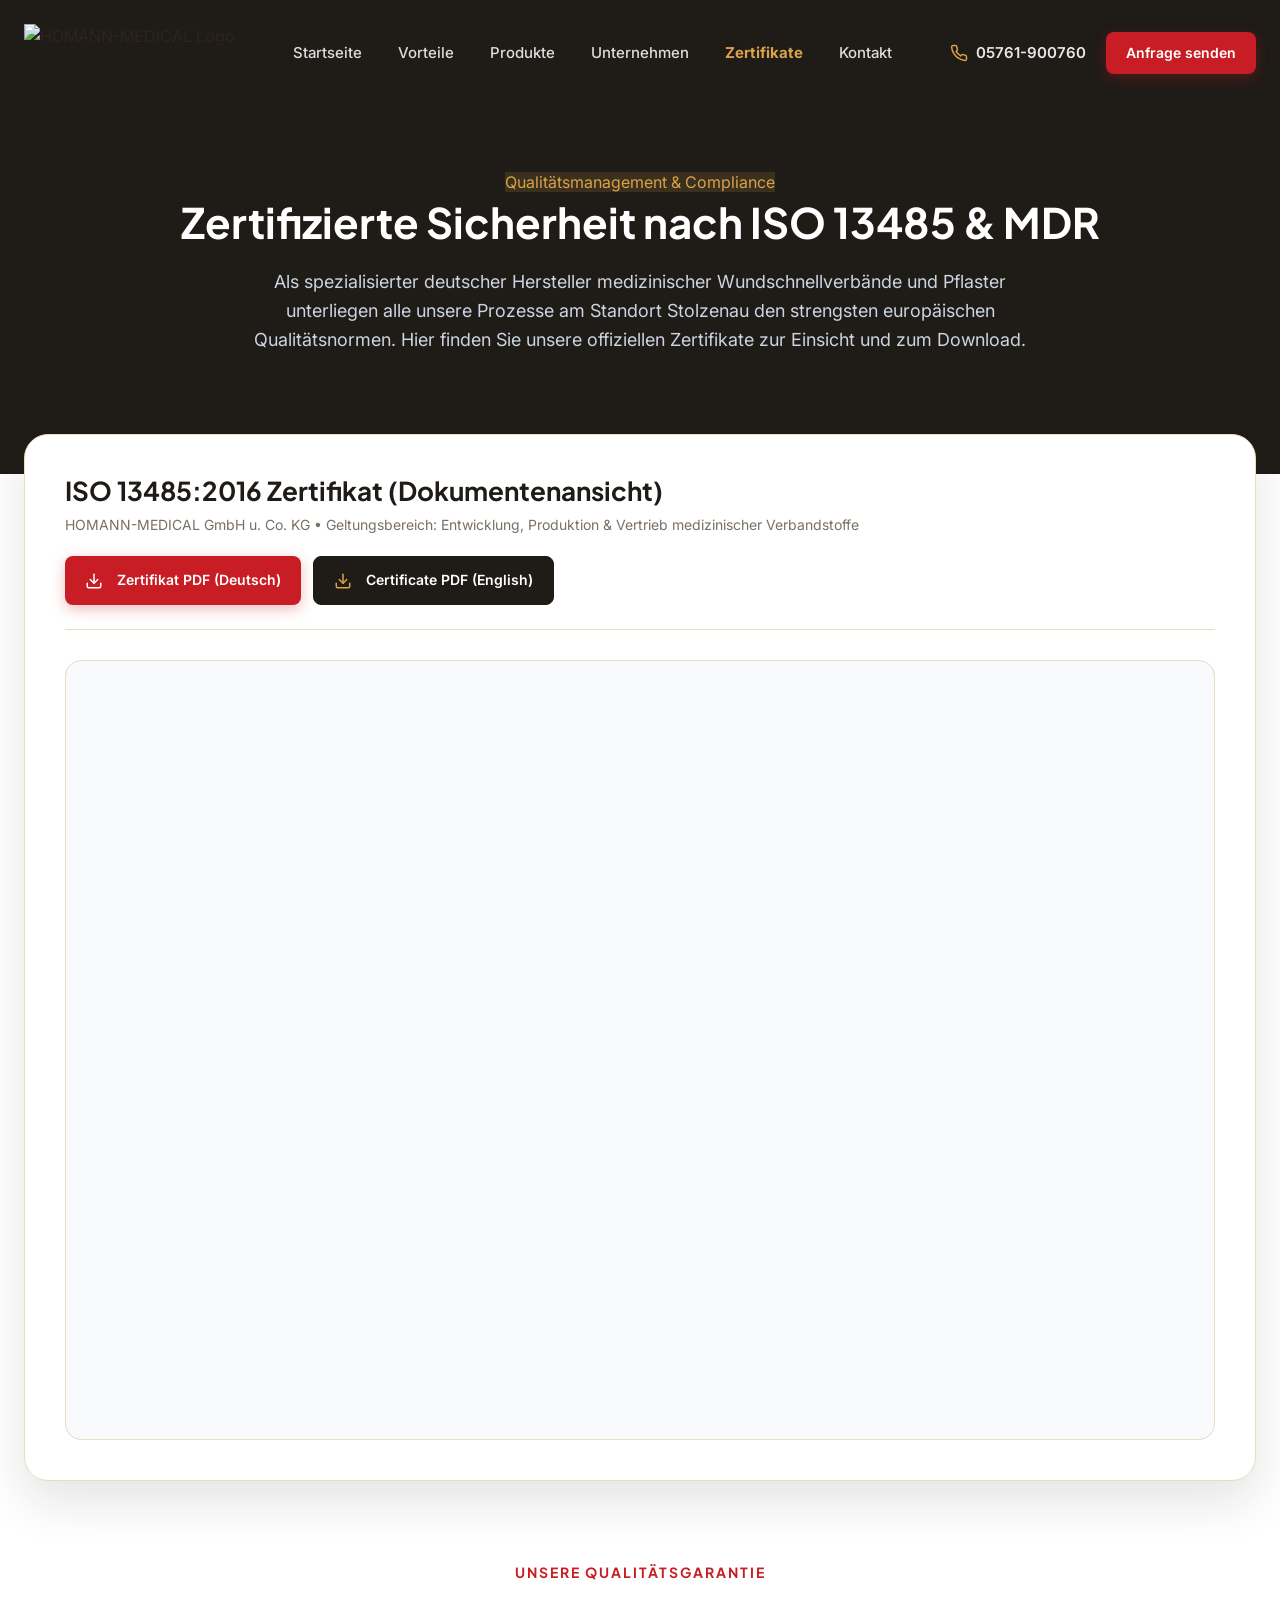
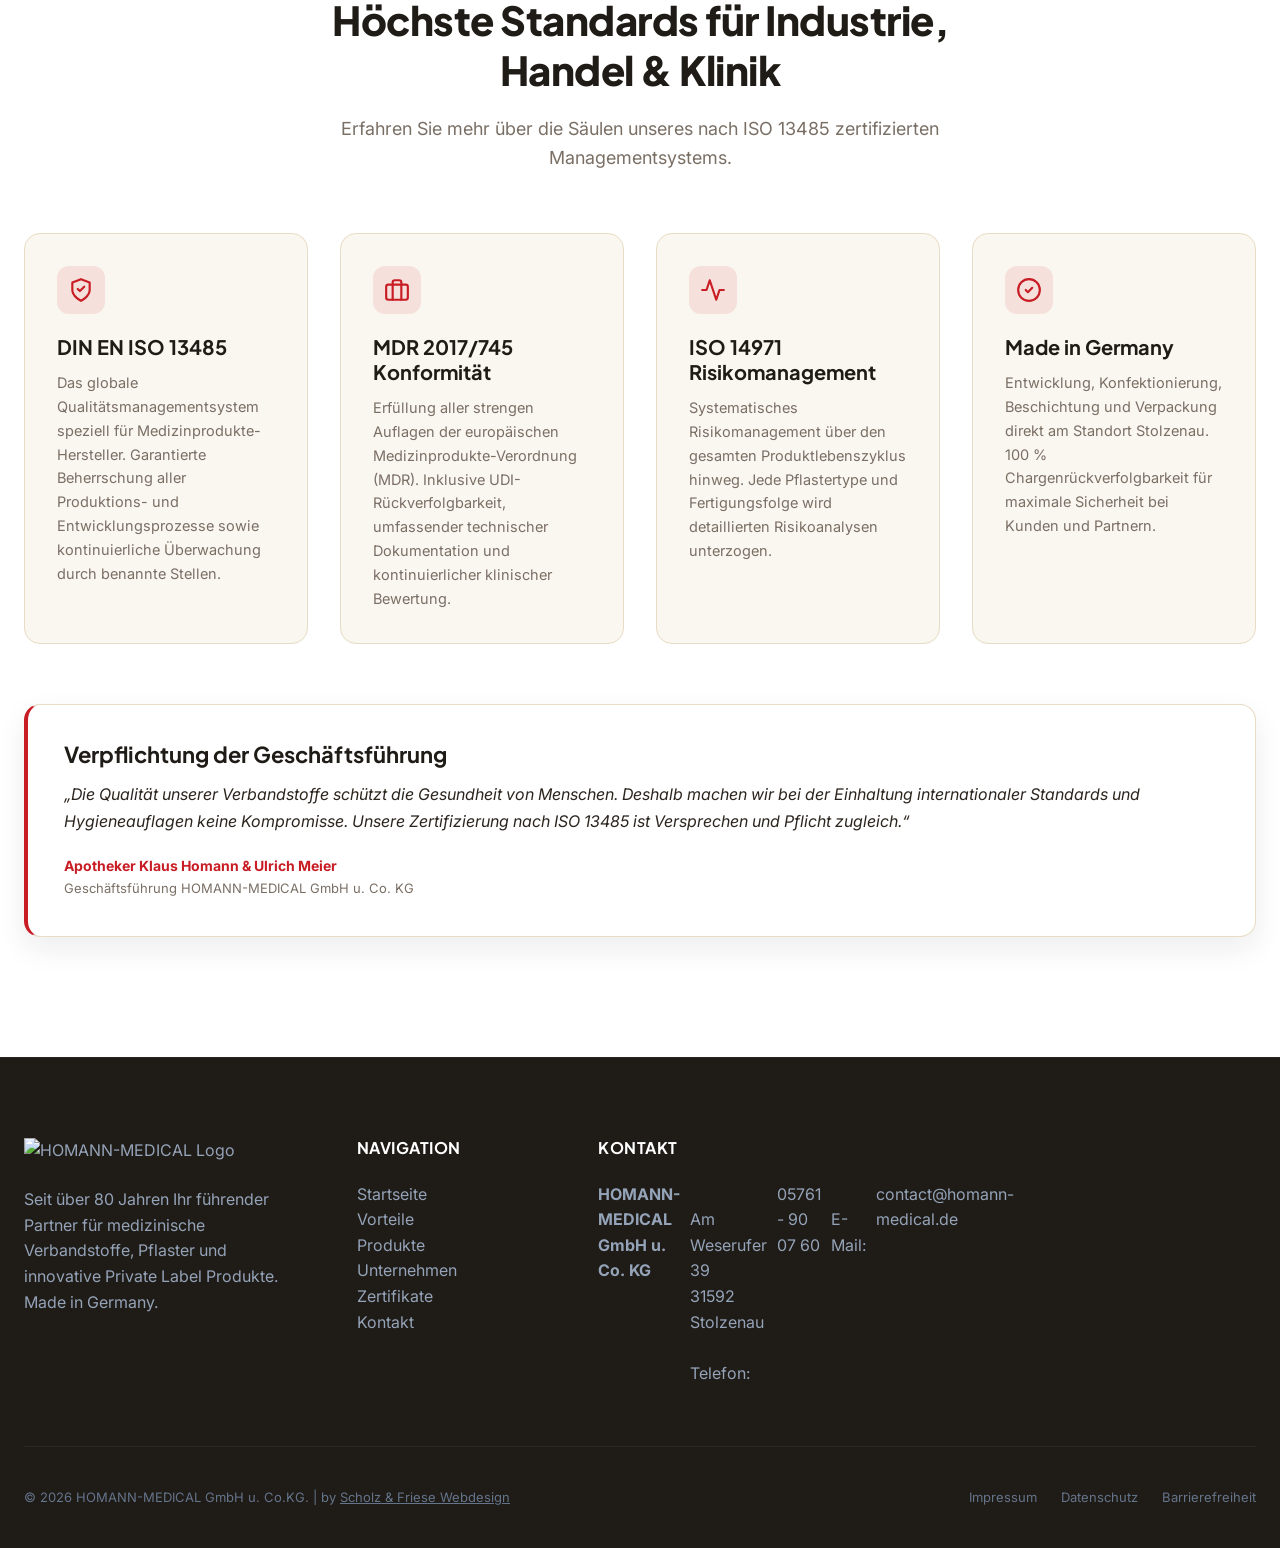
==== zertifikate.html @ 33e4b2ca "feat: add subpage zertifikate.html with visual PDF viewer, larger header logo, brighter hero backgro" ====
<!DOCTYPE html>
<html lang="de">
<head>
  <meta charset="UTF-8">
  <meta name="viewport" content="width=device-width, initial-scale=1.0">
  
  <!-- SEO Meta Tags -->
  <title>Zertifikate &amp; Sicherheit | Homann-Medical ISO 13485 &amp; MDR</title>
  <meta name="description" content="Offizielle Zertifikate &amp; Qualitätsstandards von HOMANN-MEDICAL. ISO 13485 Zertifikat und MDR 2017/745 Konformität im Überblick mit direkter Ansicht und PDF-Download (DE &amp; EN).">
  <meta name="robots" content="index, follow">
  <link rel="canonical" href="https://homann-medical.de/zertifikate.html">
  
  <!-- Open Graph / Facebook -->
  <meta property="og:type" content="website">
  <meta property="og:url" content="https://homann-medical.de/zertifikate.html">
  <meta property="og:title" content="Zertifikate &amp; Sicherheit | Homann-Medical">
  <meta property="og:description" content="Offizielle Zertifikate &amp; Qualitätsstandards von HOMANN-MEDICAL. ISO 13485 &amp; MDR 2017/745 im Überblick.">
  <meta property="og:image" content="https://pub-b33108412309406a9a941ddc51e9a5b9.r2.dev/Homan-madical/logo%20(1)_ergebnis.webp">

  <!-- Favicon -->
  <link rel="shortcut icon" href="https://pub-b33108412309406a9a941ddc51e9a5b9.r2.dev/Homan-madical/favicon.ico" type="image/x-icon">
  <link rel="icon" href="https://pub-b33108412309406a9a941ddc51e9a5b9.r2.dev/Homan-madical/favicon-32x32.png" sizes="32x32" type="image/png">
  <link rel="icon" href="https://pub-b33108412309406a9a941ddc51e9a5b9.r2.dev/Homan-madical/favicon-48x48.png" sizes="48x48" type="image/png">
  <link rel="icon" href="https://pub-b33108412309406a9a941ddc51e9a5b9.r2.dev/Homan-madical/favicon-96x96.png" sizes="96x96" type="image/png">
  <link rel="icon" href="https://pub-b33108412309406a9a941ddc51e9a5b9.r2.dev/Homan-madical/favicon-144x144.png" sizes="144x144" type="image/png">
  <link rel="apple-touch-icon" href="https://pub-b33108412309406a9a941ddc51e9a5b9.r2.dev/Homan-madical/apple-touch-icon.png">
  
  <link rel="stylesheet" href="styles.css">
  <!-- Tracking, SEO & Cookie Banner -->
  <script src="https://autumn-flower-76fa.friese-scholz.workers.dev/embed.js" data-tenant-id="homann-medical-07d6908f" defer></script>
  <!-- Cloudflare Turnstile -->
  <script src="https://challenges.cloudflare.com/turnstile/v0/api.js" async defer></script>
  
  <style>
    .cert-hero {
      background-color: var(--color-primary-dark);
      color: var(--color-bg-white);
      padding-top: 170px;
      padding-bottom: 90px;
      text-align: center;
      position: relative;
    }
    .cert-hero h1 {
      color: var(--color-bg-white);
      font-size: 42px;
      margin-bottom: 20px;
    }
    .cert-hero p {
      color: #CBD5E1;
      max-width: 780px;
      margin: 0 auto 30px;
      font-size: 18px;
      line-height: 1.6;
    }
    .cert-viewer-container {
      margin-top: -40px;
      position: relative;
      z-index: 10;
    }
    .cert-viewer-card {
      background: var(--color-bg-white);
      border-radius: var(--radius-lg);
      padding: 40px;
      box-shadow: var(--shadow-lg);
      border: 1px solid var(--color-border);
    }
    .cert-viewer-header {
      display: flex;
      flex-wrap: wrap;
      justify-content: space-between;
      align-items: center;
      gap: 20px;
      margin-bottom: 30px;
      padding-bottom: 24px;
      border-bottom: 1px solid var(--color-border);
    }
    .cert-viewer-title h2 {
      font-size: 26px;
      margin-bottom: 6px;
    }
    .cert-viewer-title p {
      color: var(--color-text-muted);
      font-size: 14px;
    }
    .cert-actions {
      display: flex;
      flex-wrap: wrap;
      gap: 12px;
    }
    .cert-iframe-wrapper {
      width: 100%;
      height: 780px;
      border-radius: var(--radius-md);
      overflow: hidden;
      border: 1px solid var(--color-border);
      background-color: #f8fafc;
    }
    .cert-iframe-wrapper iframe {
      width: 100%;
      height: 100%;
      border: none;
    }
    .details-grid {
      display: grid;
      grid-template-columns: repeat(auto-fit, minmax(280px, 1fr));
      gap: 32px;
      margin-top: 60px;
    }
    .detail-card {
      background: var(--color-bg-soft);
      padding: 32px;
      border-radius: var(--radius-md);
      border: 1px solid var(--color-border);
    }
    .detail-card-icon {
      width: 48px;
      height: 48px;
      border-radius: 12px;
      background: rgba(200, 29, 37, 0.1);
      color: var(--color-accent-blue);
      display: flex;
      align-items: center;
      justify-content: center;
      margin-bottom: 20px;
    }
    .detail-card h3 {
      font-size: 20px;
      margin-bottom: 12px;
    }
    .detail-card p {
      font-size: 14.5px;
      color: var(--color-text-muted);
      line-height: 1.65;
    }
    @media (max-width: 768px) {
      .cert-hero {
        padding-top: 130px;
        padding-bottom: 70px;
      }
      .cert-hero h1 {
        font-size: 28px;
      }
      .cert-hero p {
        font-size: 15px;
      }
      .cert-viewer-card {
        padding: 20px;
      }
      .cert-iframe-wrapper {
        height: 520px;
      }
      .cert-actions {
        width: 100%;
        flex-direction: column;
      }
      .cert-actions .btn {
        width: 100%;
        justify-content: center;
      }
    }
  </style>
</head>
<body>

  <!-- Sticky Header -->
  <header class="header" id="header">
    <div class="container header-container">
      <a href="index.html" class="logo-link">
        <img src="https://pub-b33108412309406a9a941ddc51e9a5b9.r2.dev/Homan-madical/logo%20(1)_ergebnis.webp" alt="HOMANN-MEDICAL Logo" class="logo-img">
      </a>
      
      <nav class="nav">
        <div class="nav-mobile-header">
          <img src="https://pub-b33108412309406a9a941ddc51e9a5b9.r2.dev/Homan-madical/logo%20(1)_ergebnis.webp" alt="HOMANN-MEDICAL Logo" class="nav-mobile-logo">
          <button class="nav-mobile-close" id="nav-mobile-close" aria-label="Menü schließen">
            <svg fill="none" stroke="currentColor" stroke-linecap="round" stroke-linejoin="round" stroke-width="2" viewBox="0 0 24 24" width="24" height="24">
              <line x1="18" y1="6" x2="6" y2="18"/>
              <line x1="6" y1="6" x2="18" y2="18"/>
            </svg>
          </button>
        </div>
        <ul class="nav-list">
          <li><a href="index.html#hero" class="nav-link">Startseite</a></li>
          <li><a href="index.html#strengths" class="nav-link">Vorteile</a></li>
          <li><a href="index.html#products" class="nav-link">Produkte</a></li>
          <li><a href="index.html#company" class="nav-link">Unternehmen</a></li>
          <li><a href="zertifikate.html" class="nav-link" style="color: var(--color-accent-teal) !important; font-weight: 700;">Zertifikate</a></li>
          <li><a href="index.html#contact" class="nav-link">Kontakt</a></li>
        </ul>
        <div class="nav-mobile-footer">
          <a href="tel:05761900760" class="nav-mobile-phone">
            <svg fill="none" stroke="currentColor" stroke-linecap="round" stroke-linejoin="round" stroke-width="2" viewBox="0 0 24 24" width="16" height="16">
              <path d="M22 16.92v3a2 2 0 0 1-2.18 2 19.79 19.79 0 0 1-8.63-3.07 19.5 19.5 0 0 1-6-6 19.79 19.79 0 0 1-3.07-8.67A2 2 0 0 1 4.11 2h3a2 2 0 0 1 2 1.72 12.84 12.84 0 0 0 .7 2.81 2 2 0 0 1-.45 2.11L8.09 9.91a16 16 0 0 0 6 6l1.27-1.27a2 2 0 0 1 2.11-.45 12.84 12.84 0 0 0 2.81.7A2 2 0 0 1 22 16.92z"/>
            </svg>
            05761 / 90 07 60
          </a>
          <p class="nav-mobile-copyright">© 2026 Homann-Medical</p>
        </div>
      </nav>
      <div class="nav-overlay" id="nav-overlay"></div>
      
      <div class="header-cta">
        <a href="tel:05761900760" class="phone-link">
          <svg fill="none" stroke="currentColor" stroke-linecap="round" stroke-linejoin="round" stroke-width="2" viewBox="0 0 24 24" width="24" height="24">
            <path d="M22 16.92v3a2 2 0 0 1-2.18 2 19.79 19.79 0 0 1-8.63-3.07 19.5 19.5 0 0 1-6-6 19.79 19.79 0 0 1-3.07-8.67A2 2 0 0 1 4.11 2h3a2 2 0 0 1 2 1.72 12.84 12.84 0 0 0 .7 2.81 2 2 0 0 1-.45 2.11L8.09 9.91a16 16 0 0 0 6 6l1.27-1.27a2 2 0 0 1 2.11-.45 12.84 12.84 0 0 0 2.81.7A2 2 0 0 1 22 16.92z"/>
          </svg>
          05761-900760
        </a>
        <a href="index.html#contact" class="btn btn-primary" style="padding: 10px 20px; font-size: 14px; border-radius: 8px;">Anfrage senden</a>
      </div>
      
      <button class="nav-toggle" id="nav-toggle" aria-label="Menü öffnen">
        <span></span>
        <span></span>
        <span></span>
      </button>
    </div>
  </header>

  <!-- Hero Banner -->
  <section class="cert-hero">
    <div class="container">
      <span class="eyebrow" style="background: rgba(217, 162, 74, 0.15); color: var(--color-accent-teal);">Qualitätsmanagement &amp; Compliance</span>
      <h1>Zertifizierte Sicherheit nach ISO 13485 &amp; MDR</h1>
      <p>Als spezialisierter deutscher Hersteller medizinischer Wundschnellverbände und Pflaster unterliegen alle unsere Prozesse am Standort Stolzenau den strengsten europäischen Qualitätsnormen. Hier finden Sie unsere offiziellen Zertifikate zur Einsicht und zum Download.</p>
    </div>
  </section>

  <!-- Interactive Viewer Section -->
  <section class="section" style="padding-top: 0;">
    <div class="container cert-viewer-container">
      <div class="cert-viewer-card reveal">
        
        <div class="cert-viewer-header">
          <div class="cert-viewer-title">
            <h2>ISO 13485:2016 Zertifikat (Dokumentenansicht)</h2>
            <p>HOMANN-MEDICAL GmbH u. Co. KG • Geltungsbereich: Entwicklung, Produktion &amp; Vertrieb medizinischer Verbandstoffe</p>
          </div>
          
          <div class="cert-actions">
            <!-- DE Download -->
            <a href="https://pub-b33108412309406a9a941ddc51e9a5b9.r2.dev/Homan-madical/Zertifikate/Q6%20035925%200018%20Rev.%2003_DE_HOMANN-MEDICAL%20GmbH%20u.%20Co.%20KG.pdf" target="_blank" class="btn btn-primary" style="font-size: 14px; padding: 12px 20px; border-radius: 8px;">
              <svg viewBox="0 0 24 24" width="18" height="18" fill="none" stroke="currentColor" stroke-width="2" stroke-linecap="round" stroke-linejoin="round" style="margin-right: 6px;">
                <path d="M21 15v4a2 2 0 0 1-2 2H5a2 2 0 0 1-2-2v-4"/>
                <polyline points="7 10 12 15 17 10"/>
                <line x1="12" y1="15" x2="12" y2="3"/>
              </svg>
              Zertifikat PDF (Deutsch)
            </a>
            
            <!-- EN Download -->
            <a href="https://pub-b33108412309406a9a941ddc51e9a5b9.r2.dev/Homan-madical/Zertifikate/Q6%20035925%200018%20Rev.%2003_EN_HOMANN-MEDICAL%20GmbH%20u.%20Co.%20KG.pdf" target="_blank" class="btn btn-secondary" style="font-size: 14px; padding: 12px 20px; border-radius: 8px; background: var(--color-primary-dark); color: #fff; border: 1px solid var(--color-primary-dark);">
              <svg viewBox="0 0 24 24" width="18" height="18" fill="none" stroke="currentColor" stroke-width="2" stroke-linecap="round" stroke-linejoin="round" style="margin-right: 6px; color: var(--color-accent-teal);">
                <path d="M21 15v4a2 2 0 0 1-2 2H5a2 2 0 0 1-2-2v-4"/>
                <polyline points="7 10 12 15 17 10"/>
                <line x1="12" y1="15" x2="12" y2="3"/>
              </svg>
              Certificate PDF (English)
            </a>
          </div>
        </div>

        <!-- Embedded Viewer -->
        <div class="cert-iframe-wrapper">
          <iframe src="https://pub-b33108412309406a9a941ddc51e9a5b9.r2.dev/Homan-madical/Zertifikate/Q6%20035925%200018%20Rev.%2003_DE_HOMANN-MEDICAL%20GmbH%20u.%20Co.%20KG.pdf#toolbar=1&navpanes=0" title="ISO 13485 Zertifikat Vorschau"></iframe>
        </div>

      </div>

      <!-- Detailed Quality Pillars -->
      <div class="section-header reveal" style="margin-top: 80px; margin-bottom: 40px; text-align: center;">
        <span class="eyebrow">Unsere Qualitätsgarantie</span>
        <h2>Höchste Standards für Industrie, Handel &amp; Klinik</h2>
        <p>Erfahren Sie mehr über die Säulen unseres nach ISO 13485 zertifizierten Managementsystems.</p>
      </div>

      <div class="details-grid">
        <div class="detail-card reveal">
          <div class="detail-card-icon">
            <svg viewBox="0 0 24 24" width="26" height="26" fill="none" stroke="currentColor" stroke-width="2" stroke-linecap="round" stroke-linejoin="round">
              <path d="M12 22s8-4 8-10V5l-8-3-8 3v7c0 6 8 10 8 10z"/>
              <path d="m9 11 2 2 4-4"/>
            </svg>
          </div>
          <h3>DIN EN ISO 13485</h3>
          <p>Das globale Qualitätsmanagementsystem speziell für Medizinprodukte-Hersteller. Garantierte Beherrschung aller Produktions- und Entwicklungsprozesse sowie kontinuierliche Überwachung durch benannte Stellen.</p>
        </div>

        <div class="detail-card reveal delay-1">
          <div class="detail-card-icon">
            <svg viewBox="0 0 24 24" width="26" height="26" fill="none" stroke="currentColor" stroke-width="2" stroke-linecap="round" stroke-linejoin="round">
              <rect x="2" y="7" width="20" height="14" rx="2" ry="2"/>
              <path d="M16 21V5a2 2 0 0 0-2-2h-4a2 2 0 0 0-2 2v16"/>
            </svg>
          </div>
          <h3>MDR 2017/745 Konformität</h3>
          <p>Erfüllung aller strengen Auflagen der europäischen Medizinprodukte-Verordnung (MDR). Inklusive UDI-Rückverfolgbarkeit, umfassender technischer Dokumentation und kontinuierlicher klinischer Bewertung.</p>
        </div>

        <div class="detail-card reveal delay-2">
          <div class="detail-card-icon">
            <svg viewBox="0 0 24 24" width="26" height="26" fill="none" stroke="currentColor" stroke-width="2" stroke-linecap="round" stroke-linejoin="round">
              <path d="M22 12h-4l-3 9L9 3l-3 9H2"/>
            </svg>
          </div>
          <h3>ISO 14971 Risikomanagement</h3>
          <p>Systematisches Risikomanagement über den gesamten Produktlebenszyklus hinweg. Jede Pflastertype und Fertigungsfolge wird detaillierten Risikoanalysen unterzogen.</p>
        </div>

        <div class="detail-card reveal delay-3">
          <div class="detail-card-icon">
            <svg viewBox="0 0 24 24" width="26" height="26" fill="none" stroke="currentColor" stroke-width="2" stroke-linecap="round" stroke-linejoin="round">
              <circle cx="12" cy="12" r="10"/>
              <path d="m9 12 2 2 4-4"/>
            </svg>
          </div>
          <h3>Made in Germany</h3>
          <p>Entwicklung, Konfektionierung, Beschichtung und Verpackung direkt am Standort Stolzenau. 100 % Chargenrückverfolgbarkeit für maximale Sicherheit bei Kunden und Partnern.</p>
        </div>
      </div>

      <!-- Management Statement Card -->
      <div class="strength-card reveal" style="margin-top: 60px; background-color: var(--color-bg-white); border-left: 4px solid var(--color-accent-blue); padding: 36px; border-radius: var(--radius-md); box-shadow: var(--shadow-md);">
        <h3 style="font-size: 22px; margin-bottom: 12px; color: var(--color-primary-dark);">Verpflichtung der Geschäftsführung</h3>
        <p style="font-style: italic; font-size: 16px; color: var(--color-text-dark); line-height: 1.7; margin-bottom: 20px;">
          „Die Qualität unserer Verbandstoffe schützt die Gesundheit von Menschen. Deshalb machen wir bei der Einhaltung internationaler Standards und Hygieneauflagen keine Kompromisse. Unsere Zertifizierung nach ISO 13485 ist Versprechen und Pflicht zugleich.“
        </p>
        <div style="font-weight: 700; font-size: 14px; color: var(--color-accent-blue);">
          Apotheker Klaus Homann &amp; Ulrich Meier<br>
          <span style="font-weight: 400; font-size: 13px; color: var(--color-text-muted);">Geschäftsführung HOMANN-MEDICAL GmbH u. Co. KG</span>
        </div>
      </div>

    </div>
  </section>

  <!-- Footer -->
  <footer class="footer">
    <div class="container">
      <div class="footer-grid">
        <div class="footer-col">
          <img src="https://pub-b33108412309406a9a941ddc51e9a5b9.r2.dev/Homan-madical/logo%20(1)_ergebnis.webp" alt="HOMANN-MEDICAL Logo" class="footer-logo">
          <p class="footer-text">
            Seit über 80 Jahren Ihr führender Partner für medizinische Verbandstoffe, Pflaster und innovative Private Label Produkte. Made in Germany.
          </p>
        </div>
        
        <div class="footer-col">
          <h4 class="footer-heading">Navigation</h4>
          <ul class="footer-links">
            <li><a href="index.html#hero">Startseite</a></li>
            <li><a href="index.html#strengths">Vorteile</a></li>
            <li><a href="index.html#products">Produkte</a></li>
            <li><a href="index.html#company">Unternehmen</a></li>
            <li><a href="zertifikate.html">Zertifikate</a></li>
            <li><a href="index.html#contact">Kontakt</a></li>
          </ul>
        </div>
        
        <div class="footer-col">
          <h4 class="footer-heading">Kontakt</h4>
          <div class="footer-contact-item">
            <strong>HOMANN-MEDICAL GmbH u. Co. KG</strong><br>
            Am Weserufer 39<br>
            31592 Stolzenau<br><br>
            Telefon: <a href="tel:05761900760">05761 - 90 07 60</a><br>
            E-Mail: <a href="mailto:contact@homann-medical.de">contact@homann-medical.de</a>
          </div>
        </div>
      </div>
      
      <div class="footer-bottom">
        <div class="footer-copyright">
          © 2026 HOMANN-MEDICAL GmbH u. Co.KG. | by <a href="https://scholz-friese-webdesign.de/" target="_blank" style="text-decoration: underline; color: #64748B;">Scholz &amp; Friese Webdesign</a>
        </div>
        <div class="footer-legal-links">
          <a class="footer-legal-link" id="impressum-link">Impressum</a>
          <a class="footer-legal-link" id="datenschutz-link-footer">Datenschutz</a>
          <a class="footer-legal-link" id="barrierefreiheit-link-footer">Barrierefreiheit</a>
        </div>
      </div>
    </div>
  </footer>

  <!-- Modal: Impressum -->
  <div class="modal" id="modal-impressum">
    <div class="modal-overlay"></div>
    <div class="modal-content">
      <button class="modal-close" aria-label="Schließen">
        <svg fill="none" stroke="currentColor" stroke-linecap="round" stroke-linejoin="round" stroke-width="2" viewBox="0 0 24 24" width="24" height="24">
          <line x1="18" y1="6" x2="6" y2="18"/>
          <line x1="6" y1="6" x2="18" y2="18"/>
        </svg>
      </button>
      <div class="modal-body">
        <h3>Impressum</h3>
        <h4>HOMANN-MEDICAL GmbH u. Co.KG</h4>
        <p>Am Weserufer 39<br>31592 Stolzenau<br>Deutschland</p>
        <p>Telefon: 05761/900760<br>Fax: 05761/3692<br>E-Mail: contact@homann-medical.de</p>
        
        <h4>Vertretungsberechtigte</h4>
        <p>Apotheker Klaus Homann, Ulrich Meier</p>
        
        <h4>Registergericht &amp; Handelsregister</h4>
        <p>Walsrode HRA 100257</p>
        
        <h4>Steuernummer &amp; Umsatzsteuer-Identifikationsnummer</h4>
        <p>SteuerNr. 34/201/02501<br>USt.-IdNr. DE 116157260</p>
        
        <h4>Komplementärin</h4>
        <p>Friho-Handels-Gesellschaft mbH<br>31592 Stolzenau, Registergericht Walsrode HRB 100451</p>
      </div>
    </div>
  </div>

  <!-- Modal: Datenschutzerklärung -->
  <div class="modal" id="modal-datenschutz">
    <div class="modal-overlay"></div>
    <div class="modal-content">
      <button class="modal-close" aria-label="Schließen">
        <svg fill="none" stroke="currentColor" stroke-linecap="round" stroke-linejoin="round" stroke-width="2" viewBox="0 0 24 24" width="24" height="24">
          <line x1="18" y1="6" x2="6" y2="18"/>
          <line x1="6" y1="6" x2="18" y2="18"/>
        </svg>
      </button>
      <div class="modal-body">
        <h3>Datenschutzerklärung</h3>
        <p><strong>Stand: 18. Juli 2026</strong></p>
        <p>Wir nehmen den Schutz Ihrer persönlichen Daten sehr ernst. Nachfolgend informieren wir Sie über die Verarbeitung personenbezogener Daten auf unserer Website.</p>
        <h4>1. Verantwortlicher</h4>
        <p>HOMANN-MEDICAL GmbH u. Co. KG, Am Weserufer 39, 31592 Stolzenau. E-Mail: contact@homann-medical.de</p>
        <h4>2. Datenerfassung auf dieser Website</h4>
        <p>Die Datenverarbeitung auf dieser Website erfolgt durch den Websitebetreiber. Wenn Sie das Kontaktformular nutzen, werden Ihre Angaben zwecks Bearbeitung der Anfrage gespeichert.</p>
      </div>
    </div>
  </div>

  <!-- Modal: Barrierefreiheitserklärung -->
  <div class="modal" id="modal-barrierefreiheit">
    <div class="modal-overlay"></div>
    <div class="modal-content">
      <button class="modal-close" aria-label="Schließen">
        <svg fill="none" stroke="currentColor" stroke-linecap="round" stroke-linejoin="round" stroke-width="2" viewBox="0 0 24 24" width="24" height="24">
          <line x1="18" y1="6" x2="6" y2="18"/>
          <line x1="6" y1="6" x2="18" y2="18"/>
        </svg>
      </button>
      <div class="modal-body">
        <h3>Erklärung zur Barrierefreiheit</h3>
        <p>Diese Website wurde unter Berücksichtigung aktueller Standards für digitale Barrierefreiheit gestaltet und wird kontinuierlich weiter optimiert.</p>
      </div>
    </div>
  </div>

  <script src="app.js"></script>
</body>
</html>
---- styles.css ----
/* 
  =========================================
  HOMANN-MEDICAL Premium Onepager Stylesheet
  Designed by Scholz & Friese UI/UX Team
  =========================================
*/

/* --- 1. Fonts & Imports --- */
@import url('https://fonts.googleapis.com/css2?family=Plus+Jakarta+Sans:wght@300;400;500;600;700;800&family=Inter:wght@300;400;500;600;700&display=swap');

/* --- 2. Design System Tokens (CSS Variables) --- */
:root {
  /* Colors */
  --color-primary-dark: #1F1B16;      /* Premium Dark Charcoal-Bronze */
  --color-primary-light: #2A251F;     /* Lighter Warm Brown-Bronze for cards */
  --color-accent-blue: #C81D25;      /* Medical Crimson Red (Accent) */
  --color-accent-teal: #D9A24A;      /* Warm Gold / Sand Accent */
  --color-accent-teal-hover: #E8B868;/* Warm Gold Hover */
  --color-bg-white: #FFFFFF;
  --color-bg-soft: #FAF6F0;           /* Soft Cream Background */
  --color-text-dark: #2C251E;         /* Warm Dark Text */
  --color-text-muted: #7A6F65;        /* Soft Muted Text */
  --color-text-light: #FAF6F0;
  --color-border: #E8DCC4;            /* Soft Sand-Beige Border */
  --color-success: #C81D25;           /* Crimson Red */
  
  /* Typography */
  --font-headings: 'Plus Jakarta Sans', -apple-system, BlinkMacSystemFont, "Segoe UI", Roboto, sans-serif;
  --font-body: 'Inter', -apple-system, BlinkMacSystemFont, "Segoe UI", Roboto, sans-serif;
  
  /* Spacing */
  --section-padding: 120px;
  --container-max-width: 1280px;
  
  /* Transitions */
  --transition-smooth: all 0.5s cubic-bezier(0.22, 1, 0.36, 1);
  --transition-fast: all 0.25s ease-out;
  
  /* Shadows & Radius */
  --shadow-sm: 0 2px 8px rgba(31, 27, 22, 0.04);
  --shadow-md: 0 12px 30px rgba(31, 27, 22, 0.08);
  --shadow-lg: 0 20px 50px rgba(31, 27, 22, 0.12);
  --shadow-inner: inset 0 2px 4px rgba(31, 27, 22, 0.06);
  --radius-sm: 8px;
  --radius-md: 16px;
  --radius-lg: 24px;
}

/* --- 3. Reset & Base Styles --- */
*, *::before, *::after {
  box-sizing: border-box;
  margin: 0;
  padding: 0;
}

html {
  scroll-behavior: smooth;
  font-size: 16px;
  -webkit-font-smoothing: antialiased;
}

body {
  font-family: var(--font-body);
  background-color: var(--color-bg-white);
  color: var(--color-text-dark);
  line-height: 1.6;
  overflow-x: hidden;
}

h1, h2, h3, h4, h5, h6 {
  font-family: var(--font-headings);
  font-weight: 700;
  line-height: 1.25;
  color: var(--color-primary-dark);
}

a {
  color: inherit;
  text-decoration: none;
  transition: var(--transition-fast);
}

img {
  max-width: 100%;
  height: auto;
  display: block;
}

ul {
  list-style: none;
}

button, input, select, textarea {
  font-family: inherit;
  font-size: inherit;
  color: inherit;
}

/* --- 4. Layout Utilities --- */
.container {
  width: 100%;
  max-width: var(--container-max-width);
  margin-left: auto;
  margin-right: auto;
  padding-left: 24px;
  padding-right: 24px;
}

.section {
  padding-top: var(--section-padding);
  padding-bottom: var(--section-padding);
  position: relative;
}

.section-bg-soft {
  background-color: var(--color-bg-soft);
}

.section-bg-dark {
  background-color: var(--color-primary-dark);
  color: var(--color-text-light);
}

.section-bg-dark h2 {
  color: var(--color-bg-white);
}

.section-header {
  text-align: center;
  max-width: 700px;
  margin: 0 auto 80px auto;
}

.section-header .eyebrow {
  font-family: var(--font-headings);
  font-size: 14px;
  font-weight: 700;
  letter-spacing: 2px;
  text-transform: uppercase;
  color: var(--color-accent-blue);
  margin-bottom: 12px;
  display: block;
}

.section-header h2 {
  font-size: 40px;
  font-weight: 800;
  margin-bottom: 20px;
  letter-spacing: -0.5px;
}

.section-header p {
  color: var(--color-text-muted);
  font-size: 18px;
}

.section-bg-dark .section-header p {
  color: #94A3B8;
}

/* --- 5. Interactive Elements & Buttons --- */
.btn {
  display: inline-flex;
  align-items: center;
  justify-content: center;
  padding: 13px 26px;
  border-radius: var(--radius-sm);
  font-weight: 600;
  font-size: 15px;
  transition: var(--transition-smooth);
  cursor: pointer;
  border: none;
  gap: 8px;
}

.btn-primary {
  background-color: var(--color-accent-blue);
  color: var(--color-bg-white);
  box-shadow: 0 4px 14px rgba(200, 29, 37, 0.3);
}

.btn-primary:hover {
  background-color: #B2181E;
  transform: translateY(-2px);
  box-shadow: 0 6px 20px rgba(200, 29, 37, 0.4);
}

.btn-secondary {
  background-color: transparent;
  color: var(--color-text-dark);
  border: 1px solid var(--color-border);
}

.btn-secondary:hover {
  background-color: var(--color-bg-soft);
  border-color: var(--color-text-dark);
  transform: translateY(-2px);
}

.section-bg-dark .btn-secondary {
  color: var(--color-bg-white);
  border-color: rgba(255, 255, 255, 0.2);
}

.section-bg-dark .btn-secondary:hover {
  background-color: rgba(255, 255, 255, 0.05);
  border-color: var(--color-bg-white);
}

/* --- 6. Sticky Header --- */
.header {
  position: fixed;
  top: 0;
  left: 0;
  width: 100%;
  z-index: 1000;
  transition: var(--transition-smooth);
  padding: 24px 0;
}

.header-container {
  display: flex;
  align-items: center;
  justify-content: space-between;
}

.logo-link {
  display: flex;
  align-items: center;
  gap: 12px;
}

.logo-img {
  height: 58px;
  width: auto;
  object-fit: contain;
  transition: var(--transition-smooth);
}

.header.scrolled .logo-img {
  height: 46px;
}

.nav-list {
  display: flex;
  align-items: center;
  gap: 36px;
}

.nav-link {
  font-weight: 500;
  font-size: 15px;
  color: rgba(255, 255, 255, 0.85);
  position: relative;
  padding: 8px 0;
  transition: var(--transition-smooth);
}

.nav-link:hover {
  color: var(--color-bg-white);
}

.nav-link::after {
  content: '';
  position: absolute;
  bottom: 0;
  left: 0;
  width: 0;
  height: 2px;
  background-color: var(--color-accent-teal);
  transition: var(--transition-fast);
}

.nav-link:hover::after {
  width: 100%;
}

.header-cta {
  display: flex;
  align-items: center;
  gap: 20px;
}

.phone-link {
  display: flex;
  align-items: center;
  gap: 8px;
  font-weight: 600;
  color: rgba(255, 255, 255, 0.9);
  font-size: 15px;
  transition: var(--transition-smooth);
}

.phone-link svg {
  color: var(--color-accent-teal);
  width: 18px;
  height: 18px;
  transition: var(--transition-smooth);
}

.phone-link:hover {
  color: var(--color-bg-white);
}

/* Scrolled state transitions header elements to dark text */
.header.scrolled {
  background-color: rgba(255, 255, 255, 0.9);
  backdrop-filter: blur(16px);
  box-shadow: var(--shadow-sm);
  padding: 16px 0;
  border-bottom: 1px solid rgba(31, 27, 22, 0.05);
}

.header.scrolled .logo-text {
  color: var(--color-primary-dark);
}

.header.scrolled .nav-link {
  color: var(--color-text-muted);
}

.header.scrolled .nav-link:hover {
  color: var(--color-primary-dark);
}

.header.scrolled .nav-link::after {
  background-color: var(--color-accent-blue);
}

.header.scrolled .phone-link {
  color: var(--color-primary-dark);
}

.header.scrolled .phone-link svg {
  color: var(--color-accent-blue);
}

.header.scrolled .phone-link:hover {
  color: var(--color-accent-blue);
}

/* Mobile Nav Toggle */
.nav-toggle {
  display: none;
  background: none;
  border: none;
  cursor: pointer;
  padding: 8px;
  z-index: 1100;
}

.nav-toggle span {
  display: block;
  width: 24px;
  height: 2px;
  background-color: var(--color-primary-dark);
  margin-bottom: 6px;
  transition: var(--transition-fast);
}

.nav-toggle span:last-child {
  margin-bottom: 0;
}

/* Hide mobile-only elements on desktop */
.nav-mobile-header,
.nav-mobile-footer,
.nav-overlay {
  display: none;
}

/* --- 7. Hero Section --- */
.hero {
  position: relative;
  overflow: hidden;
  padding-top: 180px;
  padding-bottom: 120px;
  background-color: var(--color-primary-dark);
}

.hero-slideshow {
  position: absolute;
  top: 0;
  left: 0;
  width: 100%;
  height: 100%;
  z-index: 0;
}

.hero-slideshow .slide {
  position: absolute;
  top: 0;
  left: 0;
  width: 100%;
  height: 100%;
  background-size: cover;
  background-position: center;
  background-attachment: fixed;
  opacity: 0;
  transition: opacity 1.5s ease-in-out;
}

.hero-slideshow .slide.active {
  opacity: 0.75;
}

.hero-overlay {
  position: absolute;
  top: 0;
  left: 0;
  width: 100%;
  height: 100%;
  background: linear-gradient(to right, rgba(31, 27, 22, 0.88) 0%, rgba(31, 27, 22, 0.65) 45%, rgba(31, 27, 22, 0.15) 100%);
  z-index: 1;
}

.hero-grid {
  display: grid;
  grid-template-columns: 1.1fr 0.9fr;
  gap: 60px;
  align-items: center;
  position: relative;
  z-index: 2;
}

.hero-content {
  display: flex;
  flex-direction: column;
  align-items: flex-start;
  text-align: left;
  padding-left: 60px; /* Schiebt die Inhalte/Überschrift etwas nach rechts */
}

.hero-content .eyebrow {
  font-family: var(--font-headings);
  font-size: 14px;
  font-weight: 700;
  letter-spacing: 2px;
  color: var(--color-accent-teal);
  background-color: rgba(200, 29, 37, 0.12);
  padding: 6px 16px;
  border-radius: 100px;
  margin-bottom: 24px;
}

.hero-content h1 {
  font-size: 54px;
  font-weight: 800;
  line-height: 1.15;
  letter-spacing: -1.5px;
  margin-bottom: 24px;
  color: var(--color-bg-white);
}

.hero-content h1 span {
  color: var(--color-accent-teal);
}

.hero-content p {
  font-size: 19px;
  color: #CBD5E1;
  line-height: 1.6;
  margin-bottom: 40px;
}

.hero-ctas {
  display: flex;
  gap: 16px;
  margin-bottom: 48px;
}

.hero .btn-secondary {
  background-color: rgba(255, 255, 255, 0.05);
  color: var(--color-bg-white);
  border: 1px solid rgba(255, 255, 255, 0.2);
}

.hero .btn-secondary:hover {
  background-color: rgba(255, 255, 255, 0.1);
  border-color: var(--color-bg-white);
}

.hero-trust-indicators {
  display: flex;
  gap: 32px;
  border-top: 1px solid rgba(255, 255, 255, 0.1);
  padding-top: 24px;
  width: 100%;
}

.hero-trust-item {
  display: flex;
  align-items: center;
  gap: 10px;
  font-size: 14px;
  font-weight: 600;
  color: #E2E8F0;
}

.hero-trust-item svg {
  color: var(--color-accent-teal);
  flex-shrink: 0;
  width: 18px;
  height: 18px;
}



/* --- 8. Trust Bar Section --- */
.trustbar {
  padding: 24px 0;
  background-color: var(--color-bg-soft);
  border-top: 1px solid var(--color-border);
  border-bottom: 1px solid var(--color-border);
}

.trustbar-container {
  display: flex;
  justify-content: space-around;
  align-items: center;
  flex-wrap: wrap;
  gap: 16px;
}

.trust-logo {
  display: flex;
  align-items: center;
  gap: 8px;
  font-family: var(--font-headings);
  font-weight: 700;
  font-size: 13px;
  color: var(--color-text-muted);
}

.trust-logo svg {
  color: var(--color-accent-blue);
  width: 20px;
  height: 20px;
}

/* --- 9. Key Strengths Section --- */
.strengths-grid {
  display: grid;
  grid-template-columns: repeat(3, 1fr);
  gap: 32px;
}

.strength-card {
  background-color: var(--color-bg-white);
  padding: 48px 36px;
  border-radius: var(--radius-lg);
  box-shadow: var(--shadow-sm);
  border: 1px solid var(--color-border);
  transition: var(--transition-smooth);
  display: flex;
  flex-direction: column;
  align-items: flex-start;
}

.strength-card:hover {
  transform: translateY(-6px);
  box-shadow: var(--shadow-md);
  border-color: rgba(200, 29, 37, 0.2);
}

.strength-icon {
  width: 60px;
  height: 60px;
  background-color: rgba(200, 29, 37, 0.08);
  border-radius: var(--radius-md);
  display: flex;
  align-items: center;
  justify-content: center;
  color: var(--color-accent-blue);
  margin-bottom: 28px;
}

.strength-icon svg {
  width: 30px;
  height: 30px;
}

.strength-card h3 {
  font-size: 22px;
  margin-bottom: 16px;
}

.strength-card p {
  color: var(--color-text-muted);
  font-size: 15px;
  line-height: 1.6;
}

/* --- 10. Products Catalog Section --- */
.products-grid {
  display: grid;
  grid-template-columns: repeat(auto-fill, minmax(360px, 1fr));
  gap: 32px;
  margin-bottom: 60px;
}

.product-card {
  background-color: var(--color-bg-white);
  border-radius: var(--radius-lg);
  overflow: hidden;
  box-shadow: var(--shadow-sm);
  border: 1px solid var(--color-border);
  transition: var(--transition-smooth);
  display: flex;
  flex-direction: column;
}

.product-card:hover {
  transform: translateY(-6px);
  box-shadow: var(--shadow-md);
  border-color: rgba(200, 29, 37, 0.2);
}

.product-image-placeholder {
  height: 200px;
  background-color: var(--color-bg-soft);
  position: relative;
  overflow: hidden;
  display: flex;
  align-items: center;
  justify-content: center;
}

.product-image-placeholder svg {
  color: rgba(31, 27, 22, 0.08);
  width: 80px;
  height: 80px;
}

/* Custom plaster visuals in cards */
.plaster-icon-blue {
  width: 100px;
  height: 32px;
  background-color: #C81D25;
  border-radius: 16px;
  transform: rotate(20deg);
  box-shadow: 0 4px 8px rgba(0,0,0,0.15);
}

.plaster-icon-standard {
  width: 110px;
  height: 36px;
  background-color: #E8D5C4;
  border-radius: 8px;
  transform: rotate(-10deg);
  box-shadow: 0 4px 8px rgba(0,0,0,0.1);
}

.plaster-icon-vlies {
  width: 100px;
  height: 32px;
  background-color: #F8F9FA;
  border: 1px dashed #CBD5E1;
  border-radius: 4px;
  transform: rotate(5deg);
}

.product-info {
  padding: 28px;
  display: flex;
  flex-direction: column;
  flex-grow: 1;
}

.product-tag {
  font-size: 11px;
  font-weight: 700;
  text-transform: uppercase;
  color: var(--color-accent-teal);
  letter-spacing: 1px;
  margin-bottom: 8px;
}

.product-info h3 {
  font-size: 20px;
  margin-bottom: 12px;
}

.product-info p {
  color: var(--color-text-muted);
  font-size: 14px;
  line-height: 1.6;
  margin-bottom: 24px;
  flex-grow: 1;
}

.product-card .btn {
  width: 100%;
  padding: 12px;
  font-size: 14px;
}

.products-more-cta {
  text-align: center;
  background-color: var(--color-bg-soft);
  border: 1px solid var(--color-border);
  padding: 40px;
  border-radius: var(--radius-lg);
  max-width: 800px;
  margin: 40px auto 0 auto;
}

.products-more-cta h3 {
  margin-bottom: 12px;
}

.products-more-cta p {
  color: var(--color-text-muted);
  margin-bottom: 24px;
}

/* --- 11. Redesigned Company & Quality Section --- */
.section-company-quality {
  background-color: var(--color-bg-white);
  padding: 120px 0;
}

.company-story-row {
  display: grid;
  grid-template-columns: 1fr 1fr;
  gap: 80px;
  align-items: center;
  margin-bottom: 100px;
}

.company-story-text h2 {
  font-size: 42px;
  line-height: 1.15;
  margin-bottom: 28px;
  color: var(--color-primary-dark);
}

.company-story-text .lead-text {
  font-size: 18px;
  line-height: 1.6;
  color: var(--color-text-dark);
  margin-bottom: 20px;
}

.company-story-text p {
  color: var(--color-text-muted);
  line-height: 1.7;
}

/* Image Collage */
.collage-container {
  position: relative;
  height: 420px;
  width: 100%;
}

.collage-img {
  position: absolute;
  border-radius: var(--radius-lg);
  overflow: hidden;
  box-shadow: 0 20px 40px rgba(31, 27, 22, 0.12);
  border: 4px solid var(--color-bg-white);
  transition: var(--transition-smooth);
}

.collage-img img {
  width: 100%;
  height: 100%;
  object-fit: cover;
  display: block;
}

.collage-img:hover {
  transform: translateY(-8px) scale(1.02);
  z-index: 10;
  box-shadow: 0 30px 60px rgba(31, 27, 22, 0.2);
}

.img-large {
  width: 70%;
  height: 320px;
  top: 0;
  left: 0;
  z-index: 1;
}

.img-small {
  width: 55%;
  height: 250px;
  bottom: 0;
  right: 0;
  z-index: 2;
}

.collage-caption {
  position: absolute;
  bottom: 0;
  left: 0;
  width: 100%;
  background: linear-gradient(to top, rgba(31, 27, 22, 0.8) 0%, rgba(31, 27, 22, 0) 100%);
  color: var(--color-bg-white);
  padding: 12px 18px;
  font-size: 13px;
  font-weight: 600;
}

/* Quality & Certification Row */
.quality-row {
  display: grid;
  grid-template-columns: 1.1fr 0.9fr;
  gap: 80px;
  align-items: center;
  padding-top: 60px;
  border-top: 1px solid var(--color-border);
}

.quality-text h2 {
  font-size: 36px;
  line-height: 1.2;
  margin-bottom: 24px;
  color: var(--color-primary-dark);
}

.quality-text p {
  color: var(--color-text-muted);
  line-height: 1.7;
  margin-bottom: 40px;
}

/* New stats items layout */
.company-stats-new {
  display: flex;
  gap: 40px;
}

.stat-item {
  display: flex;
  flex-direction: column;
}

.stat-item .stat-num {
  font-size: 36px;
  font-weight: 800;
  color: var(--color-accent-blue);
  line-height: 1;
  margin-bottom: 8px;
}

.stat-item .stat-label {
  font-size: 13px;
  font-weight: 600;
  color: var(--color-text-muted);
  text-transform: uppercase;
  letter-spacing: 1px;
}

/* Certificate Card */
.quality-certificate-card {
  background-color: var(--color-bg-soft);
  border: 1px solid var(--color-border);
  border-radius: var(--radius-lg);
  padding: 48px;
  text-align: center;
  box-shadow: var(--shadow-sm);
  transition: var(--transition-smooth);
  display: flex;
  flex-direction: column;
  align-items: center;
}

.quality-certificate-card:hover {
  transform: translateY(-6px);
  box-shadow: var(--shadow-md);
  border-color: rgba(200, 29, 37, 0.2);
}

.certificate-badge {
  width: 80px;
  height: 80px;
  border-radius: 50%;
  background-color: rgba(200, 29, 37, 0.08);
  color: var(--color-accent-blue);
  display: flex;
  align-items: center;
  justify-content: center;
  margin-bottom: 24px;
}

.quality-certificate-card h3 {
  font-size: 22px;
  color: var(--color-primary-dark);
  margin-bottom: 12px;
}

.quality-certificate-card p {
  font-size: 14px;
  color: var(--color-text-muted);
  line-height: 1.6;
  margin-bottom: 28px;
  max-width: 320px;
}

.certificate-download-btn {
  width: 100%;
  max-width: 280px;
  height: 52px;
  display: flex;
  align-items: center;
  justify-content: center;
  font-weight: 600;
}

.certificate-meta {
  font-size: 11px;
  color: var(--color-text-muted);
  margin-top: 16px;
  display: block;
}

/* --- 12. Contact / Inquiry Section --- */
.contact-grid {
  display: grid;
  grid-template-columns: 0.8fr 1.2fr;
  gap: 80px;
  align-items: flex-start;
}

.contact-info {
  display: flex;
  flex-direction: column;
  gap: 40px;
}

.contact-method {
  display: flex;
  gap: 20px;
}

.contact-method-icon {
  width: 52px;
  height: 52px;
  background-color: rgba(200, 29, 37, 0.08);
  border-radius: var(--radius-sm);
  display: flex;
  align-items: center;
  justify-content: center;
  color: var(--color-accent-blue);
  flex-shrink: 0;
}

.contact-method-icon svg {
  width: 24px;
  height: 24px;
}

.contact-method-detail h4 {
  font-size: 18px;
  margin-bottom: 4px;
}

.contact-method-detail p {
  color: var(--color-text-muted);
  font-size: 15px;
}

.contact-method-detail a:hover {
  color: var(--color-accent-blue);
}

.contact-card {
  background: var(--color-bg-white);
  border-radius: var(--radius-lg);
  padding: 48px;
  box-shadow: var(--shadow-md);
  border: 1px solid var(--color-border);
}

.contact-form {
  display: flex;
  flex-direction: column;
  gap: 24px;
}

.form-group {
  position: relative;
  display: flex;
  flex-direction: column;
}

.form-label {
  font-weight: 600;
  font-size: 14px;
  color: var(--color-text-dark);
  margin-bottom: 8px;
}

.form-input {
  padding: 16px;
  border-radius: var(--radius-sm);
  border: 1px solid var(--color-border);
  background-color: var(--color-bg-soft);
  transition: var(--transition-fast);
  outline: none;
  font-size: 15px;
}

.form-input:focus {
  border-color: var(--color-accent-blue);
  background-color: var(--color-bg-white);
  box-shadow: 0 0 0 4px rgba(200, 29, 37, 0.1);
}

.form-row {
  display: grid;
  grid-template-columns: 1fr 1fr;
  gap: 20px;
}

.checkbox-group {
  display: flex;
  align-items: flex-start;
  gap: 12px;
  cursor: pointer;
  margin-top: 10px;
}

.checkbox-group input {
  margin-top: 5px;
  width: 18px;
  height: 18px;
  cursor: pointer;
}

.checkbox-label {
  font-size: 13px;
  color: var(--color-text-muted);
}

.checkbox-label a {
  color: var(--color-accent-blue);
  text-decoration: underline;
}

.form-success-message {
  display: none;
  background-color: rgba(200, 29, 37, 0.1);
  color: #8B0000;
  padding: 16px;
  border-radius: var(--radius-sm);
  border: 1px solid rgba(200, 29, 37, 0.2);
  margin-bottom: 20px;
  font-weight: 500;
  text-align: center;
}

/* --- 13. Footer Section --- */
.footer {
  padding: 80px 0 40px;
  background-color: var(--color-primary-dark);
  color: #94A3B8;
  border-top: 1px solid rgba(255, 255, 255, 0.05);
}

.footer-grid {
  display: grid;
  grid-template-columns: 1.5fr 1fr 1.2fr 1fr;
  gap: 60px;
  margin-bottom: 60px;
}

.footer-col {
  display: flex;
  flex-direction: column;
  gap: 24px;
}

.footer-col h4 {
  color: var(--color-bg-white);
  font-size: 16px;
  font-weight: 700;
  letter-spacing: 0.5px;
  margin: 0;
  text-transform: uppercase;
}

.footer-about {
  font-size: 14px;
  line-height: 1.6;
  color: #94A3B8;
}

.footer-logo {
  max-height: 48px;
  width: auto;
  align-self: flex-start;
  object-fit: contain;
}

.footer-nav {
  display: flex;
  flex-direction: column;
  gap: 12px;
}

.footer-nav-link {
  color: #94A3B8;
  font-size: 14px;
  text-decoration: none;
  transition: var(--transition-fast);
}

.footer-nav-link:hover {
  color: var(--color-bg-white);
}

.footer-contact {
  display: flex;
  flex-direction: column;
  gap: 12px;
  font-size: 14px;
  line-height: 1.6;
}

.footer-contact-item {
  display: flex;
  align-items: flex-start;
  gap: 10px;
}

.footer-contact-item svg {
  color: var(--color-accent-teal);
  flex-shrink: 0;
  margin-top: 3px;
}

.footer-contact-item a {
  color: #94A3B8;
  text-decoration: none;
  transition: var(--transition-fast);
}

.footer-contact-item a:hover {
  color: var(--color-bg-white);
}

.footer-badges {
  display: flex;
  flex-direction: column;
  gap: 16px;
}

.footer-badge-item {
  display: flex;
  align-items: center;
  gap: 10px;
  font-size: 13px;
  font-weight: 600;
  color: var(--color-bg-white);
  background-color: rgba(255, 255, 255, 0.03);
  padding: 10px 16px;
  border-radius: var(--radius-sm);
  border: 1px solid rgba(255, 255, 255, 0.05);
}

.footer-badge-item svg {
  color: var(--color-accent-teal);
  flex-shrink: 0;
}

.footer-bottom {
  display: flex;
  justify-content: space-between;
  align-items: center;
  border-top: 1px solid rgba(255, 255, 255, 0.05);
  padding-top: 40px;
  flex-wrap: wrap;
  gap: 20px;
}

.footer-copyright {
  font-size: 13px;
  color: #64748B;
}

.footer-copyright a {
  color: #64748B;
  transition: var(--transition-fast);
}

.footer-copyright a:hover {
  color: var(--color-bg-white) !important;
}

.footer-legal-links {
  display: flex;
  gap: 24px;
}

.footer-legal-link {
  color: #64748B;
  font-size: 13px;
  cursor: pointer;
  transition: var(--transition-fast);
}

.footer-legal-link:hover {
  color: var(--color-bg-white);
}

/* --- 14. Accessible Modals (GDPR & Legal) --- */
.modal {
  position: fixed;
  top: 0;
  left: 0;
  width: 100%;
  height: 100%;
  z-index: 2000;
  display: flex;
  align-items: center;
  justify-content: center;
  opacity: 0;
  pointer-events: none;
  transition: opacity 0.4s cubic-bezier(0.22, 1, 0.36, 1);
}

.modal.active {
  opacity: 1;
  pointer-events: auto;
}

.modal-overlay {
  position: absolute;
  top: 0;
  left: 0;
  width: 100%;
  height: 100%;
  background-color: rgba(31, 27, 22, 0.6);
  backdrop-filter: blur(8px);
}

.modal-content {
  position: relative;
  background-color: var(--color-bg-white);
  border-radius: var(--radius-lg);
  width: 90%;
  max-width: 800px;
  max-height: 80%;
  overflow-y: auto;
  padding: 48px;
  box-shadow: var(--shadow-lg);
  transform: translateY(24px) scale(0.96);
  transition: transform 0.4s cubic-bezier(0.22, 1, 0.36, 1);
  z-index: 2100;
}

.modal.active .modal-content {
  transform: translateY(0) scale(1);
}

.modal-close {
  position: absolute;
  top: 24px;
  right: 24px;
  background: none;
  border: none;
  cursor: pointer;
  color: var(--color-text-muted);
  padding: 8px;
  transition: var(--transition-fast);
  border-radius: 50%;
  display: flex;
  align-items: center;
  justify-content: center;
}

.modal-close:hover {
  background-color: var(--color-bg-soft);
  color: var(--color-primary-dark);
}

.modal-body h3 {
  font-size: 28px;
  margin-bottom: 24px;
  border-bottom: 1px solid var(--color-border);
  padding-bottom: 16px;
}

.modal-body h4 {
  font-size: 18px;
  margin-top: 24px;
  margin-bottom: 12px;
}

.modal-body p {
  font-size: 14px;
  color: var(--color-text-muted);
  margin-bottom: 16px;
  line-height: 1.6;
}

.modal-body ul {
  list-style: disc;
  margin-left: 20px;
  margin-bottom: 16px;
  font-size: 14px;
  color: var(--color-text-muted);
}

.modal-body li {
  margin-bottom: 8px;
}

/* --- 15. Scroll Reveal System --- */
.reveal {
  opacity: 0;
  transform: translateY(30px);
  transition: opacity 1s cubic-bezier(0.22, 1, 0.36, 1), transform 1s cubic-bezier(0.22, 1, 0.36, 1);
}

.reveal.active {
  opacity: 1;
  transform: translateY(0);
}

/* Delay modifiers */
.delay-1 { transition-delay: 0.1s; }
.delay-2 { transition-delay: 0.2s; }
.delay-3 { transition-delay: 0.3s; }

/* --- 16. Responsive Layout Breakpoints --- */
@media (max-width: 1024px) {
  .hero-overlay {
    background: linear-gradient(to bottom, rgba(31, 27, 22, 0.98) 0%, rgba(31, 27, 22, 0.85) 50%, rgba(31, 27, 22, 0.4) 100%) !important;
  }

  .hero-grid {
    grid-template-columns: 1fr;
    gap: 48px;
    text-align: center;
  }

  .hero-content {
    padding-left: 0;
    align-items: center;
    text-align: center;
  }
  
  .hero-ctas {
    justify-content: center;
  }
  
  .hero-trust-indicators {
    justify-content: center;
    flex-wrap: wrap;
    gap: 20px;
  }

  .strengths-grid {
    grid-template-columns: repeat(2, 1fr);
  }
  
  .products-grid {
    grid-template-columns: repeat(2, 1fr);
  }

  .company-story-row,
  .quality-row {
    grid-template-columns: 1fr;
    gap: 48px;
  }

  .contact-grid {
    grid-template-columns: 1fr;
    gap: 48px;
  }
}

@media (max-width: 768px) {
  :root {
    --section-padding: 48px;
  }

  .container {
    padding: 0 16px;
  }
  
  .header {
    padding: 12px 0;
  }

  .logo-img {
    height: 44px;
  }
  /* Hamburger Menu drawer */
  .nav {
    position: fixed;
    top: 0;
    right: -100%;
    width: 80%;
    max-width: 320px;
    height: 100vh;
    height: 100dvh;
    background-color: rgba(31, 27, 22, 0.97);
    backdrop-filter: blur(20px);
    -webkit-backdrop-filter: blur(20px);
    box-shadow: -10px 0 30px rgba(0, 0, 0, 0.35);
    display: flex;
    flex-direction: column;
    justify-content: flex-start;
    align-items: stretch;
    padding: 24px;
    transition: right 0.4s cubic-bezier(0.22, 1, 0.36, 1);
    z-index: 1050;
    overflow-y: auto;
  }
  
  .nav.active {
    right: 0;
  }

  .nav-mobile-header {
    display: flex;
    align-items: center;
    justify-content: space-between;
    margin-bottom: 32px;
    padding-bottom: 20px;
    border-bottom: 1px solid rgba(255, 255, 255, 0.08);
    flex-shrink: 0;
  }

  .nav-mobile-logo {
    height: 28px;
    width: auto;
    object-fit: contain;
  }

  .nav-mobile-close {
    background: rgba(255, 255, 255, 0.08);
    border: none;
    border-radius: 50%;
    width: 36px;
    height: 36px;
    cursor: pointer;
    color: rgba(255, 255, 255, 0.7);
    padding: 0;
    transition: var(--transition-fast);
    display: flex;
    align-items: center;
    justify-content: center;
  }

  .nav-mobile-close svg {
    width: 18px;
    height: 18px;
  }

  .nav-mobile-close:hover {
    color: var(--color-bg-white);
    background: rgba(255, 255, 255, 0.15);
  }

  .nav-list {
    display: flex !important;
    flex-direction: column;
    align-items: flex-start;
    gap: 0;
    width: 100%;
    padding: 0;
    flex: 1;
  }

  .nav-list li {
    width: 100%;
  }

  .nav-link {
    font-size: 16px;
    color: rgba(255, 255, 255, 0.85) !important;
    font-weight: 600;
    padding: 14px 0;
    width: 100%;
    display: block;
    border-bottom: 1px solid rgba(255, 255, 255, 0.06);
    transition: var(--transition-fast);
  }

  .nav-link:hover {
    color: var(--color-accent-teal) !important;
    padding-left: 8px;
  }

  .nav-link::after {
    display: none !important;
  }

  .nav-mobile-footer {
    margin-top: 24px;
    padding-top: 20px;
    border-top: 1px solid rgba(255, 255, 255, 0.08);
    display: flex;
    flex-direction: column;
    gap: 10px;
    flex-shrink: 0;
  }

  .nav-mobile-phone {
    display: flex;
    align-items: center;
    gap: 8px;
    color: var(--color-accent-teal) !important;
    font-weight: 700;
    font-size: 14px;
    text-decoration: none;
  }

  .nav-mobile-copyright {
    font-size: 11px;
    color: rgba(255, 255, 255, 0.35);
  }

  .nav-overlay {
    display: block;
    position: fixed;
    top: 0;
    left: 0;
    width: 100%;
    height: 100%;
    background-color: rgba(0, 0, 0, 0.5);
    opacity: 0;
    pointer-events: none;
    transition: opacity 0.4s ease;
    z-index: 1040;
    backdrop-filter: blur(4px);
    -webkit-backdrop-filter: blur(4px);
  }

  .nav-overlay.active {
    opacity: 1;
    pointer-events: auto;
  }

  /* Hamburger toggle — NO X animation, just show/hide */
  .nav-toggle {
    display: block;
    position: relative;
    z-index: 1100;
    transition: opacity 0.3s ease;
  }
  
  .nav-toggle.active {
    opacity: 0;
    pointer-events: none;
  }
  
  .nav-toggle span {
    transition: all 0.3s ease;
    background-color: var(--color-bg-white);
  }

  .header.scrolled .nav-toggle span {
    background-color: var(--color-primary-dark);
  }
  
  .header-cta {
    display: none;
  }

  /* Hero compact */
  .hero {
    padding-top: 120px;
    padding-bottom: 60px;
  }

  .hero-slideshow .slide.active {
    background-attachment: scroll;
    opacity: 0.8 !important;
  }

  .hero-overlay {
    background: radial-gradient(circle at center, rgba(31, 27, 22, 0.4) 0%, rgba(31, 27, 22, 0.85) 100%),
                linear-gradient(to bottom, rgba(31, 27, 22, 0.6) 0%, rgba(31, 27, 22, 0.4) 50%, rgba(31, 27, 22, 0.9) 100%) !important;
  }

  .hero-content h1 {
    font-size: 26px;
    line-height: 1.25;
    letter-spacing: -0.5px;
    word-wrap: break-word;
    overflow-wrap: break-word;
    text-shadow: 0 2px 10px rgba(0, 0, 0, 0.7);
  }
  
  .hero-content p {
    font-size: 15px;
    margin-bottom: 24px;
    line-height: 1.5;
    text-shadow: 0 1px 6px rgba(0, 0, 0, 0.7);
  }

  .hero-content .eyebrow {
    font-size: 11px;
    padding: 4px 12px;
    margin-bottom: 16px;
  }

  .hero-ctas {
    margin-bottom: 32px;
    flex-wrap: wrap;
  }

  .btn {
    padding: 10px 20px;
    font-size: 14px;
  }

  .hero-trust-indicators {
    display: none !important;
  }

  /* Trust Bar compact */
  .trustbar {
    padding: 16px 0;
  }

  .trustbar-container {
    gap: 10px;
    justify-content: center;
  }

  .trust-logo {
    font-size: 11px;
    gap: 5px;
  }

  .trust-logo svg {
    width: 16px;
    height: 16px;
  }

  /* Section headers */
  .section-header h2 {
    font-size: 24px;
    word-wrap: break-word;
    overflow-wrap: break-word;
  }

  .section-header p {
    font-size: 14px;
  }

  /* Quality section overflow fix */
  .quality-text h2 {
    font-size: 24px;
    word-wrap: break-word;
    overflow-wrap: break-word;
    hyphens: auto;
  }

  .quality-text p {
    font-size: 15px;
  }
  
  .strengths-grid {
    grid-template-columns: 1fr;
    gap: 16px;
  }

  .strength-card {
    padding: 24px;
  }
  
  .products-grid {
    grid-template-columns: 1fr;
    gap: 20px;
  }

  /* Collage mobile */
  .collage-container {
    height: 260px;
    margin-top: 24px;
  }
  
  .img-large {
    height: 180px;
  }
  
  .img-small {
    height: 140px;
  }
  
  /* Form mobile fix */
  .contact-card {
    padding: 20px;
    margin-left: -4px;
    margin-right: -4px;
  }

  .form-input,
  .form-select {
    width: 100%;
    max-width: 100%;
    box-sizing: border-box;
  }

  .form-row {
    grid-template-columns: 1fr;
    gap: 16px;
  }

  /* Footer mobile */
  .footer {
    padding: 40px 0 24px;
  }

  .footer-grid {
    grid-template-columns: 1fr;
    gap: 32px;
    margin-bottom: 32px;
  }

  .footer-bottom {
    flex-direction: column;
    align-items: center;
    text-align: center;
    padding-top: 24px;
    gap: 12px;
  }

  .footer-legal-links {
    gap: 16px;
  }

  .modal-content {
    padding: 24px 16px;
    width: 95%;
    max-height: 85vh;
  }

  .quality-certificate-card {
    padding: 20px;
    overflow: hidden;
  }

  .quality-certificate-card p {
    max-width: 100%;
  }

  .certificate-download-btn {
    max-width: 100%;
  }

  .quality-row {
    gap: 32px;
  }

  /* Prevent horizontal scroll on mobile */
  .section,
  .section-company-quality,
  .container {
    overflow-x: hidden;
  }

  /* Compact stats and reviews grid mobile fixes */
  .company-stats-new {
    flex-direction: column;
    gap: 24px;
    align-items: center;
    text-align: center;
  }

  .reviews-grid {
    grid-template-columns: 1fr;
    gap: 20px;
  }
}

/* --- 17. Featured Product Card Layout --- */
@media (min-width: 1025px) {
  .product-card-featured {
    grid-column: span 3;
    display: flex !important;
    flex-direction: row !important;
    align-items: stretch;
  }
  .product-card-featured .product-image-placeholder {
    width: 420px;
    height: auto;
    min-height: 280px;
    flex-shrink: 0;
  }
  .product-card-featured .product-info {
    padding: 40px;
    display: flex;
    flex-direction: column;
    justify-content: center;
  }
}
@media (min-width: 769px) and (max-width: 1024px) {
  .product-card-featured {
    grid-column: span 2;
    display: flex !important;
    flex-direction: row !important;
    align-items: stretch;
  }
  .product-card-featured .product-image-placeholder {
    width: 300px;
    height: auto;
    flex-shrink: 0;
  }
  .product-card-featured .product-info {
    padding: 32px;
  }
}

/* --- 18. Reviews / Rezensionen Styling --- */
.reviews-grid {
  display: grid;
  grid-template-columns: repeat(auto-fit, minmax(320px, 1fr));
  gap: 32px;
}

.review-card {
  background-color: var(--color-bg-white);
  padding: 40px 32px;
  border-radius: var(--radius-md);
  box-shadow: var(--shadow-sm);
  border: 1px solid var(--color-border);
  transition: var(--transition-smooth);
}

.review-card:hover {
  transform: translateY(-4px);
  box-shadow: var(--shadow-md);
  border-color: rgba(200, 29, 37, 0.2);
}

.review-stars {
  color: #FFB01F;
  font-size: 20px;
  margin-bottom: 20px;
  letter-spacing: 2px;
}

.review-text {
  font-style: italic;
  font-size: 15px;
  color: var(--color-text-dark);
  line-height: 1.6;
  margin-bottom: 20px;
}

.review-author {
  font-size: 13px;
  font-weight: 700;
  color: var(--color-text-muted);
}

/* --- 19. Google Review Button --- */
.footer-google-review {
  display: flex;
  justify-content: center;
}

.google-review-btn {
  background-color: rgba(255, 255, 255, 0.05) !important;
  color: var(--color-bg-white) !important;
  border: 1px solid rgba(255, 255, 255, 0.15) !important;
  padding: 12px 24px !important;
  font-size: 14px !important;
  border-radius: 8px !important;
}

.google-review-btn:hover {
  background-color: var(--color-bg-white) !important;
  color: var(--color-primary-dark) !important;
  border-color: var(--color-bg-white) !important;
  transform: translateY(-2px);
}
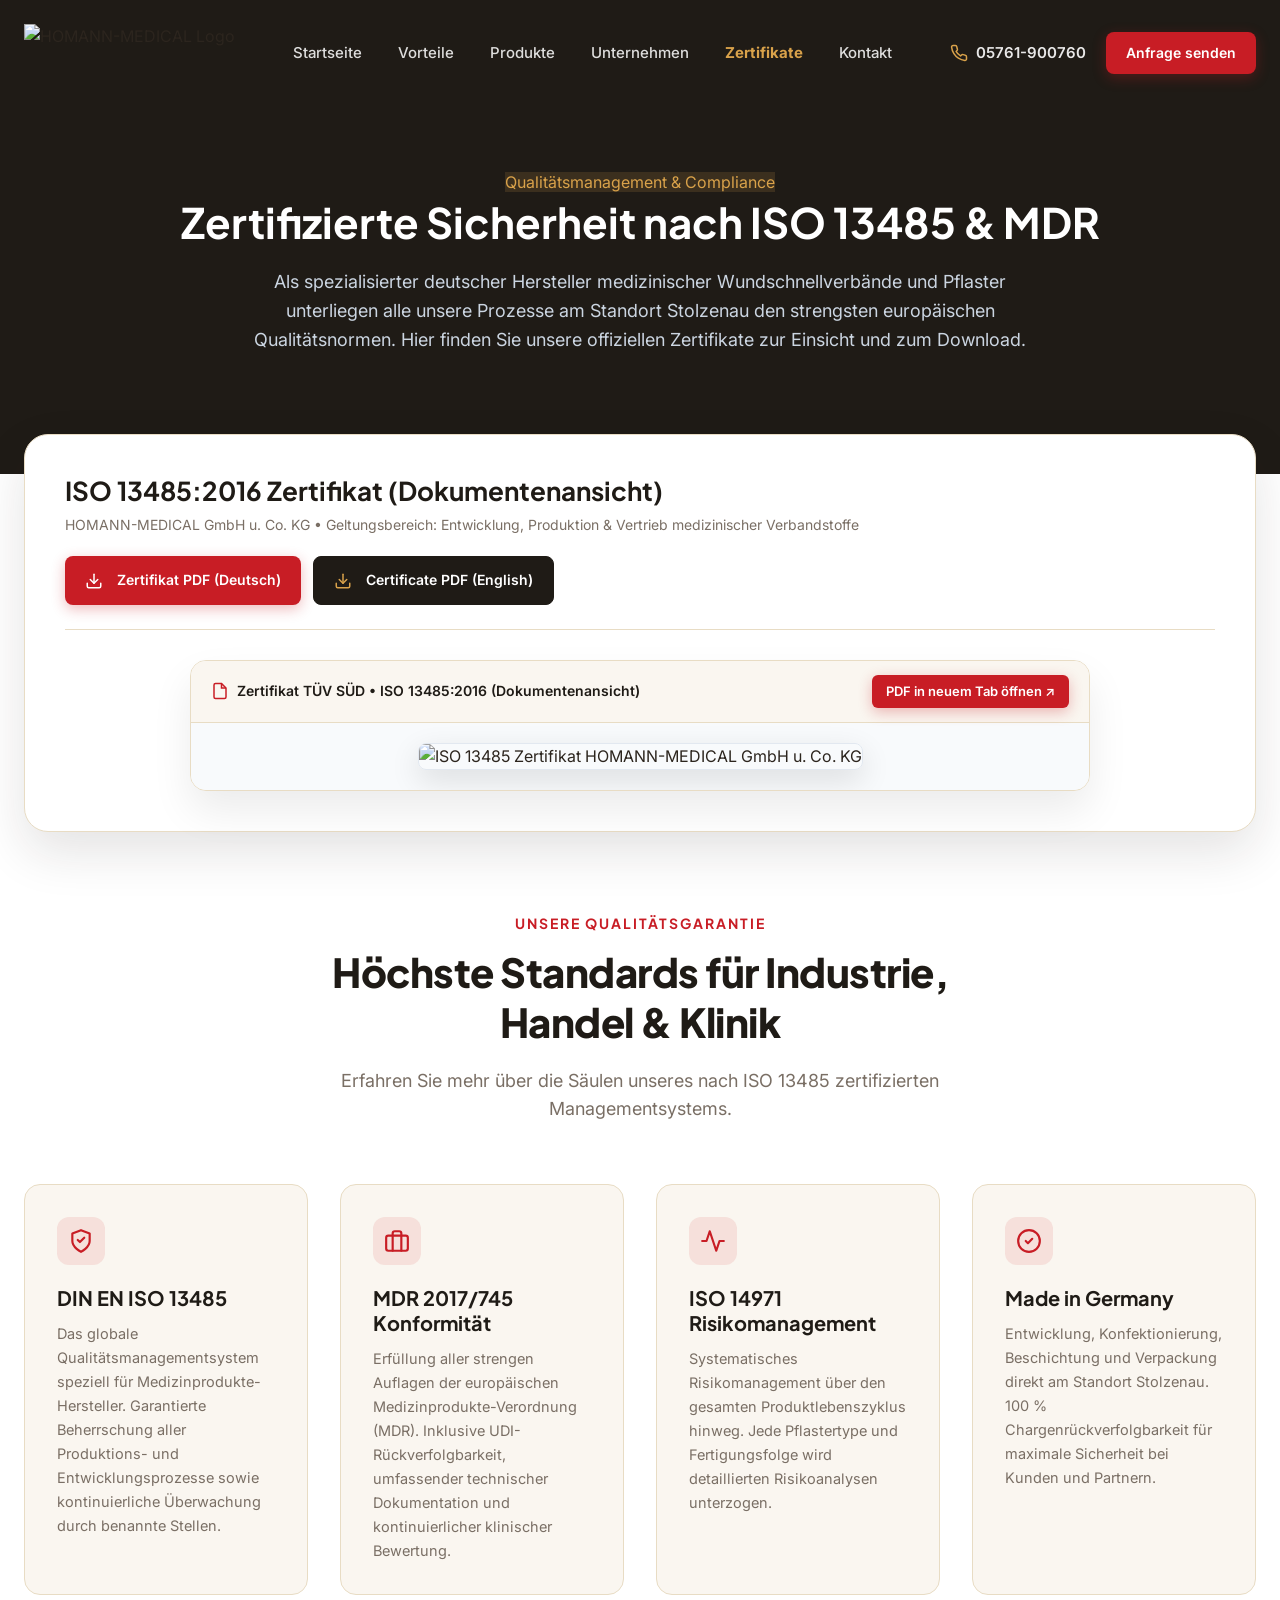
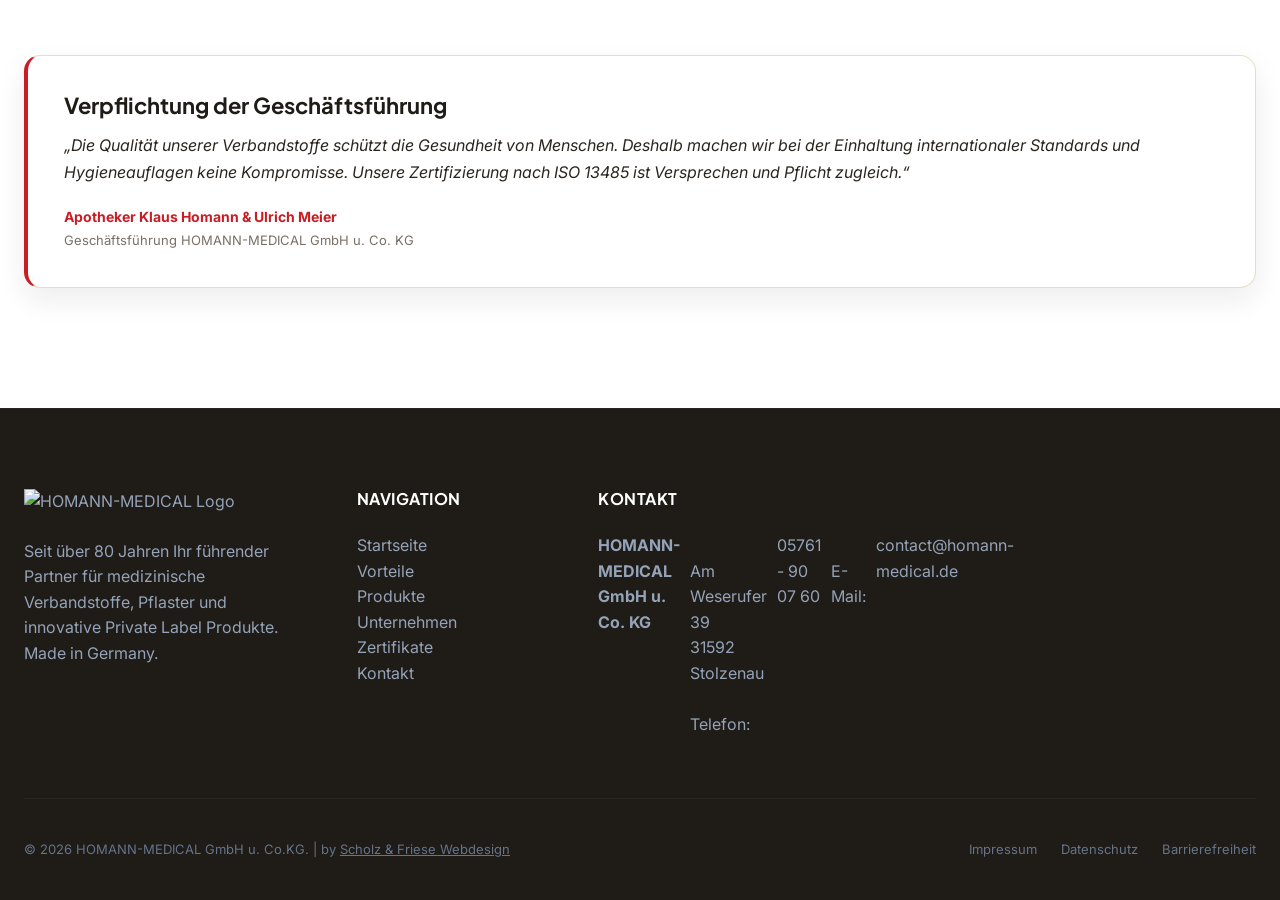
==== commit 0793f10b: "feat: replace iframe with high-res document viewer card and set new favicon for browser & Google sea" ====
--- a/zertifikate.html
+++ b/zertifikate.html
@@ -18,6 +18,7 @@
   <meta property="og:image" content="https://pub-b33108412309406a9a941ddc51e9a5b9.r2.dev/Homan-madical/logo%20(1)_ergebnis.webp">
 
   <!-- Favicon -->
+  <link rel="icon" href="https://pub-b33108412309406a9a941ddc51e9a5b9.r2.dev/Homan-madical/Homann_Madical_Flavicon_ergebnis.webp" type="image/webp">
   <link rel="shortcut icon" href="https://pub-b33108412309406a9a941ddc51e9a5b9.r2.dev/Homan-madical/favicon.ico" type="image/x-icon">
   <link rel="icon" href="https://pub-b33108412309406a9a941ddc51e9a5b9.r2.dev/Homan-madical/favicon-32x32.png" sizes="32x32" type="image/png">
   <link rel="icon" href="https://pub-b33108412309406a9a941ddc51e9a5b9.r2.dev/Homan-madical/favicon-48x48.png" sizes="48x48" type="image/png">
@@ -260,9 +261,26 @@
           </div>
         </div>
 
-        <!-- Embedded Viewer -->
-        <div class="cert-iframe-wrapper">
-          <iframe src="https://pub-b33108412309406a9a941ddc51e9a5b9.r2.dev/Homan-madical/Zertifikate/Q6%20035925%200018%20Rev.%2003_DE_HOMANN-MEDICAL%20GmbH%20u.%20Co.%20KG.pdf#toolbar=1&navpanes=0" title="ISO 13485 Zertifikat Vorschau"></iframe>
+        <!-- High Resolution Clean Document Display (No browser PDF toolbars or black bars) -->
+        <div class="cert-image-display" style="position: relative; width: 100%; max-width: 900px; margin: 0 auto; border-radius: var(--radius-md); overflow: hidden; box-shadow: 0 20px 40px rgba(0,0,0,0.08); border: 1px solid var(--color-border); background: #ffffff;">
+          <div style="padding: 14px 20px; background: #FAF6F0; border-bottom: 1px solid var(--color-border); display: flex; flex-wrap: wrap; align-items: center; justify-content: space-between; gap: 10px;">
+            <div style="display: flex; align-items: center; gap: 8px; font-weight: 600; font-size: 14px; color: var(--color-primary-dark);">
+              <svg viewBox="0 0 24 24" width="18" height="18" fill="none" stroke="currentColor" stroke-width="2" style="color: var(--color-accent-blue);">
+                <path d="M14 2H6a2 2 0 0 0-2 2v16a2 2 0 0 0 2 2h12a2 2 0 0 0 2-2V8z"/>
+                <polyline points="14 2 14 8 20 8"/>
+              </svg>
+              Zertifikat TÜV SÜD • ISO 13485:2016 (Dokumentenansicht)
+            </div>
+            <a href="https://pub-b33108412309406a9a941ddc51e9a5b9.r2.dev/Homan-madical/Zertifikate/Q6%20035925%200018%20Rev.%2003_DE_HOMANN-MEDICAL%20GmbH%20u.%20Co.%20KG.pdf" target="_blank" class="btn btn-primary" style="padding: 6px 14px; font-size: 13px; border-radius: 6px;">
+              PDF in neuem Tab öffnen ↗
+            </a>
+          </div>
+          
+          <div style="padding: 20px; background: #F8FAFC; text-align: center;">
+            <a href="https://pub-b33108412309406a9a941ddc51e9a5b9.r2.dev/Homan-madical/Zertifikate/Q6%20035925%200018%20Rev.%2003_DE_HOMANN-MEDICAL%20GmbH%20u.%20Co.%20KG.pdf" target="_blank" title="Klicken um PDF zu öffnen" style="display: inline-block; position: relative; max-width: 100%;">
+              <img src="https://pub-b33108412309406a9a941ddc51e9a5b9.r2.dev/Homan-madical/iso_13485_de_preview.webp" alt="ISO 13485 Zertifikat HOMANN-MEDICAL GmbH u. Co. KG" style="width: 100%; max-width: 800px; height: auto; border-radius: 8px; box-shadow: 0 10px 30px rgba(0,0,0,0.12); border: 1px solid #E2E8F0; display: block; margin: 0 auto;" loading="lazy">
+            </a>
+          </div>
         </div>
 
       </div>
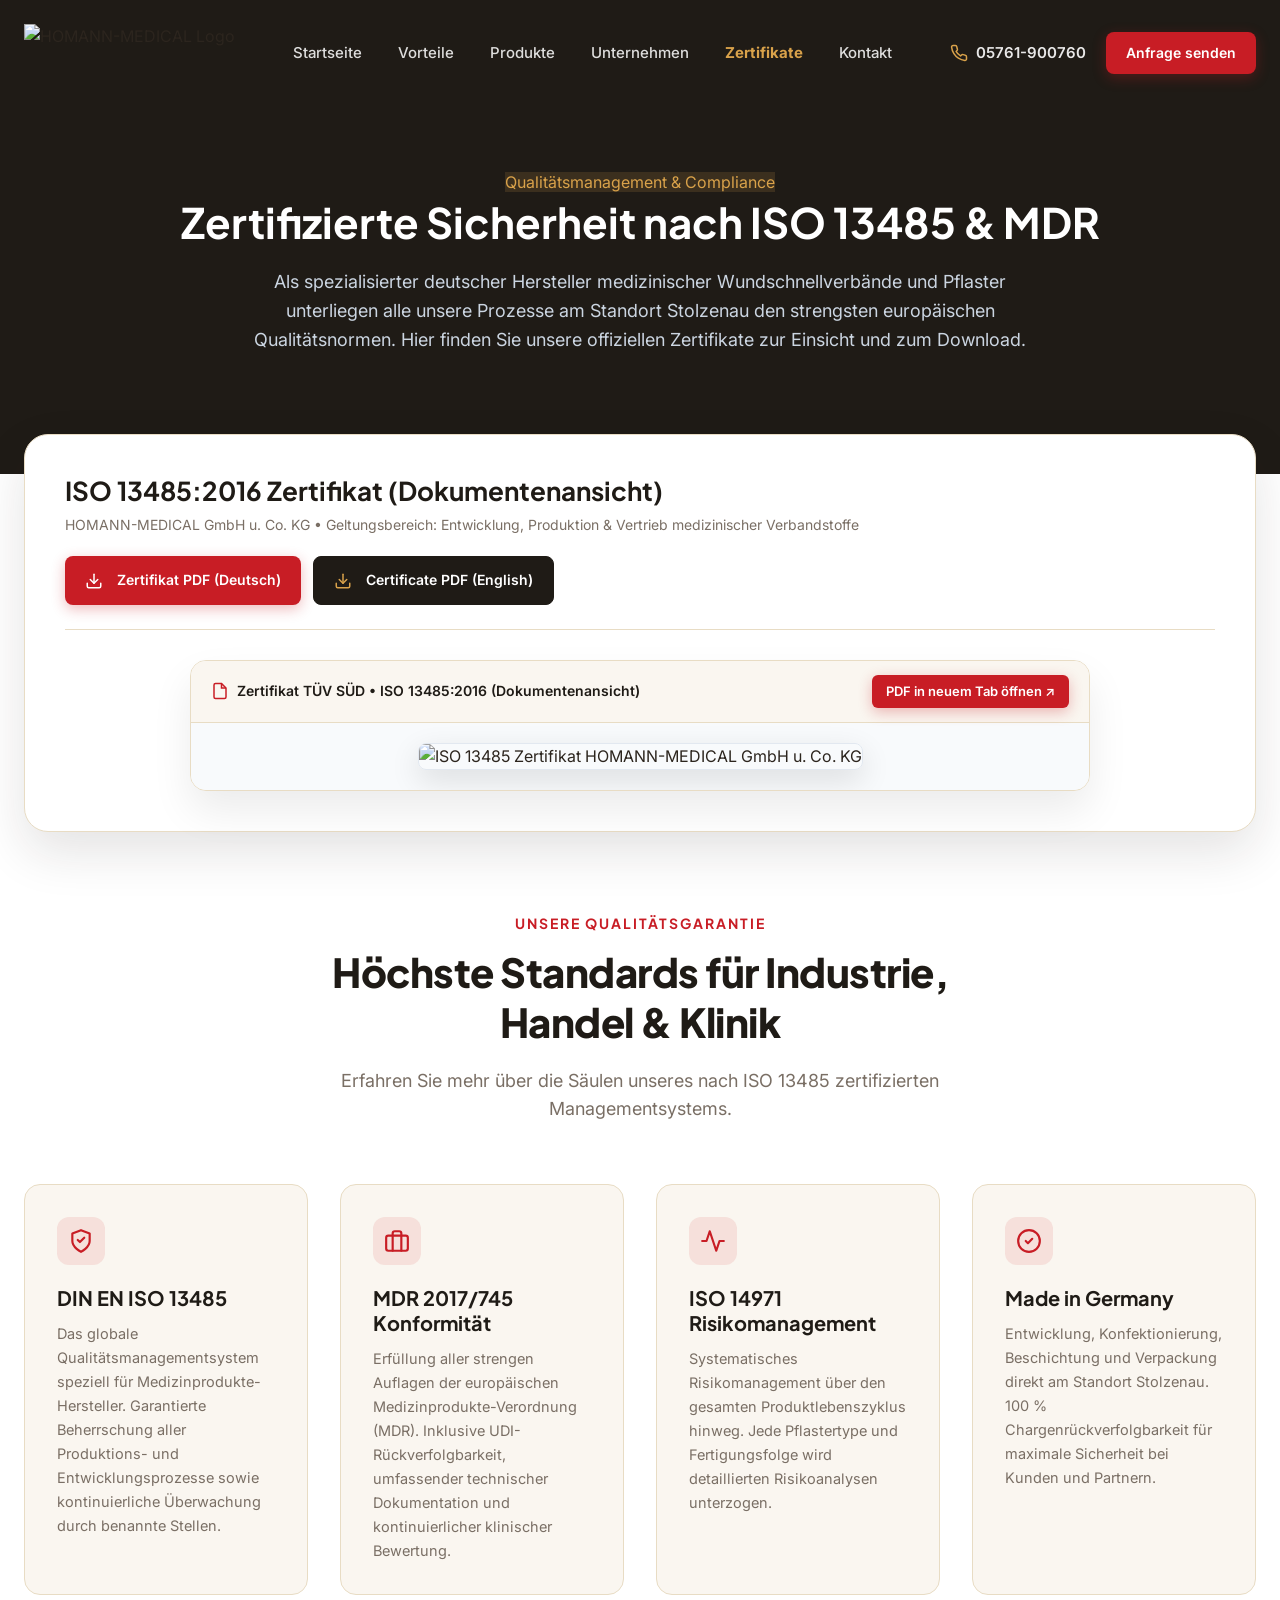
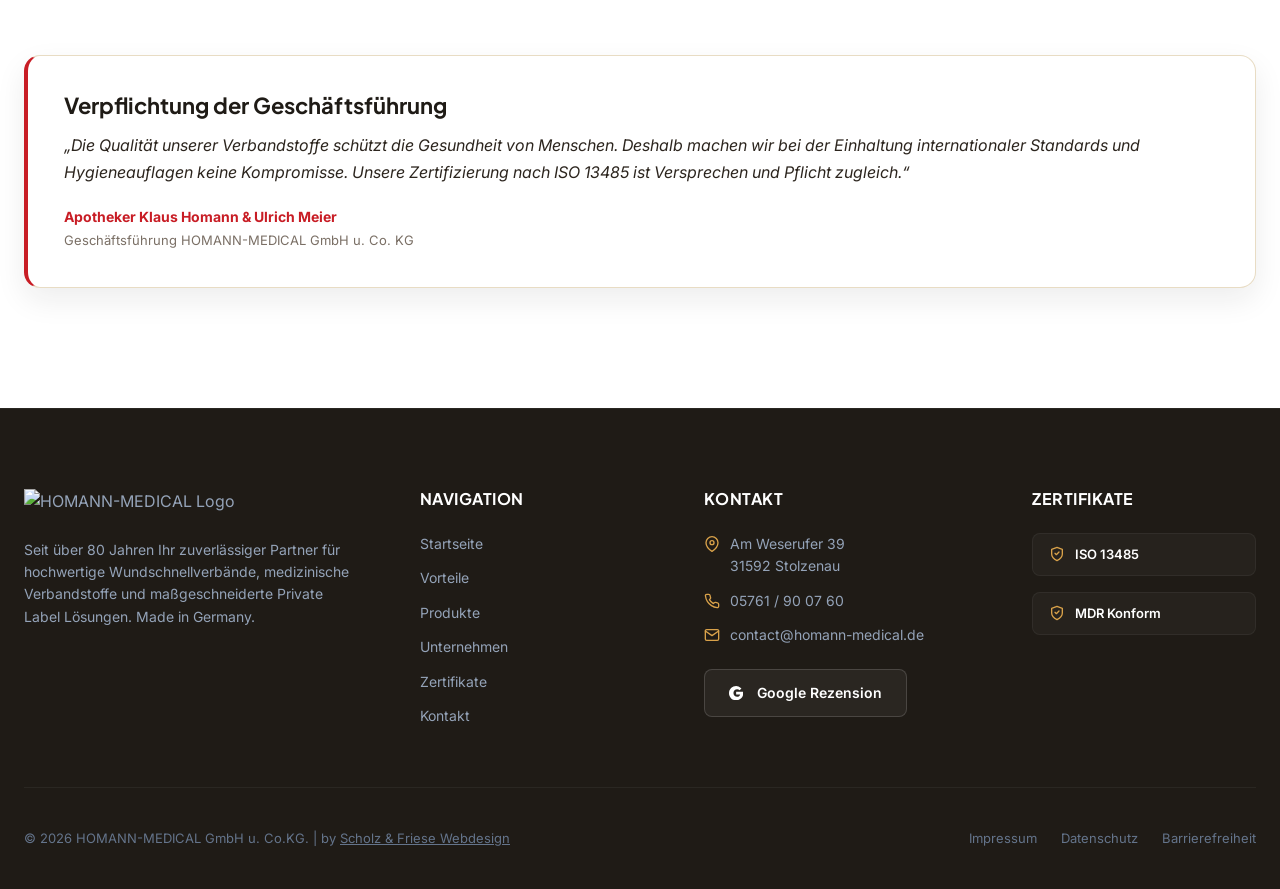
==== commit c3789923: "fix: make footer on zertifikate.html 100% identical to index.html footer" ====
--- a/zertifikate.html
+++ b/zertifikate.html
@@ -356,40 +356,88 @@
   <footer class="footer">
     <div class="container">
       <div class="footer-grid">
+        <!-- Col 1: About & Logo -->
         <div class="footer-col">
           <img src="https://pub-b33108412309406a9a941ddc51e9a5b9.r2.dev/Homan-madical/logo%20(1)_ergebnis.webp" alt="HOMANN-MEDICAL Logo" class="footer-logo">
-          <p class="footer-text">
-            Seit über 80 Jahren Ihr führender Partner für medizinische Verbandstoffe, Pflaster und innovative Private Label Produkte. Made in Germany.
+          <p class="footer-about">
+            Seit über 80 Jahren Ihr zuverlässiger Partner für hochwertige Wundschnellverbände, medizinische Verbandstoffe und maßgeschneiderte Private Label Lösungen. Made in Germany.
           </p>
         </div>
         
+        <!-- Col 2: Navigation -->
         <div class="footer-col">
-          <h4 class="footer-heading">Navigation</h4>
-          <ul class="footer-links">
-            <li><a href="index.html#hero">Startseite</a></li>
-            <li><a href="index.html#strengths">Vorteile</a></li>
-            <li><a href="index.html#products">Produkte</a></li>
-            <li><a href="index.html#company">Unternehmen</a></li>
-            <li><a href="zertifikate.html">Zertifikate</a></li>
-            <li><a href="index.html#contact">Kontakt</a></li>
-          </ul>
-        </div>
-        
+          <h4>Navigation</h4>
+          <div class="footer-nav">
+            <a href="index.html#hero" class="footer-nav-link">Startseite</a>
+            <a href="index.html#strengths" class="footer-nav-link">Vorteile</a>
+            <a href="index.html#products" class="footer-nav-link">Produkte</a>
+            <a href="index.html#company" class="footer-nav-link">Unternehmen</a>
+            <a href="zertifikate.html" class="footer-nav-link">Zertifikate</a>
+            <a href="index.html#contact" class="footer-nav-link">Kontakt</a>
+          </div>
+        </div>
+        
+        <!-- Col 3: Kontakt & Review -->
         <div class="footer-col">
-          <h4 class="footer-heading">Kontakt</h4>
-          <div class="footer-contact-item">
-            <strong>HOMANN-MEDICAL GmbH u. Co. KG</strong><br>
-            Am Weserufer 39<br>
-            31592 Stolzenau<br><br>
-            Telefon: <a href="tel:05761900760">05761 - 90 07 60</a><br>
-            E-Mail: <a href="mailto:contact@homann-medical.de">contact@homann-medical.de</a>
+          <h4>Kontakt</h4>
+          <div class="footer-contact">
+            <div class="footer-contact-item">
+              <svg fill="none" stroke="currentColor" stroke-linecap="round" stroke-linejoin="round" stroke-width="2" viewBox="0 0 24 24" width="16" height="16">
+                <path d="M21 10c0 7-9 13-9 13s-9-6-9-13a9 9 0 0 1 18 0z"/>
+                <circle cx="12" cy="10" r="3"/>
+              </svg>
+              <span>Am Weserufer 39<br>31592 Stolzenau</span>
+            </div>
+            <div class="footer-contact-item">
+              <svg fill="none" stroke="currentColor" stroke-linecap="round" stroke-linejoin="round" stroke-width="2" viewBox="0 0 24 24" width="16" height="16">
+                <path d="M22 16.92v3a2 2 0 0 1-2.18 2 19.79 19.79 0 0 1-8.63-3.07 19.5 19.5 0 0 1-6-6 19.79 19.79 0 0 1-3.07-8.67A2 2 0 0 1 4.11 2h3a2 2 0 0 1 2 1.72 12.84 12.84 0 0 0 .7 2.81 2 2 0 0 1-.45 2.11L8.09 9.91a16 16 0 0 0 6 6l1.27-1.27a2 2 0 0 1 2.11-.45 12.84 12.84 0 0 0 2.81.7A2 2 0 0 1 22 16.92z"/>
+              </svg>
+              <a href="tel:05761900760">05761 / 90 07 60</a>
+            </div>
+            <div class="footer-contact-item">
+              <svg fill="none" stroke="currentColor" stroke-linecap="round" stroke-linejoin="round" stroke-width="2" viewBox="0 0 24 24" width="16" height="16">
+                <path d="M4 4h16c1.1 0 2 .9 2 2v12c0 1.1-.9 2-2 2H4c-1.1 0-2-.9-2-2V6c0-1.1.9-2 2-2z"/>
+                <polyline points="22,6 12,13 2,6"/>
+              </svg>
+              <a href="mailto:contact@homann-medical.de">contact@homann-medical.de</a>
+            </div>
+            
+            <div style="margin-top: 10px;">
+              <a href="https://search.google.com/local/writereview?placeid=ChIJa42qxJiasEcRM7m_PBf1JIc" target="_blank" class="btn btn-secondary google-review-btn" style="padding: 10px 16px; font-size: 13px;">
+                <svg viewBox="0 0 24 24" width="14" height="14" fill="currentColor" style="margin-right: 6px; vertical-align: middle;">
+                  <path d="M12.24 10.285V14.4h6.887c-.648 2.41-2.519 4.114-5.136 4.114-3.513 0-6.386-2.87-6.386-6.386 0-3.513 2.873-6.386 6.386-6.386 1.616 0 3.078.61 4.2 1.625l3.153-3.153C18.423 1.83 15.54 0 12.24 0 5.48 0 0 5.48 0 12.24s5.48 12.24 12.24 12.24c6.9 0 12.24-5.34 12.24-12.24 0-.83-.075-1.636-.21-2.41H12.24z"/>
+                </svg>
+                Google Rezension
+              </a>
+            </div>
+          </div>
+        </div>
+        
+        <!-- Col 4: Badges -->
+        <div class="footer-col">
+          <h4>Zertifikate</h4>
+          <div class="footer-badges">
+            <div class="footer-badge-item">
+              <svg fill="none" stroke="currentColor" stroke-linecap="round" stroke-linejoin="round" stroke-width="2" viewBox="0 0 24 24" width="16" height="16">
+                <path d="M12 22s8-4 8-10V5l-8-3-8 3v7c0 6 8 10 8 10z"/>
+                <path d="m9 11 2 2 4-4"/>
+              </svg>
+              <span>ISO 13485</span>
+            </div>
+            <div class="footer-badge-item">
+              <svg fill="none" stroke="currentColor" stroke-linecap="round" stroke-linejoin="round" stroke-width="2" viewBox="0 0 24 24" width="16" height="16">
+                <path d="M12 22s8-4 8-10V5l-8-3-8 3v7c0 6 8 10 8 10z"/>
+                <path d="m9 11 2 2 4-4"/>
+              </svg>
+              <span>MDR Konform</span>
+            </div>
           </div>
         </div>
       </div>
       
       <div class="footer-bottom">
         <div class="footer-copyright">
-          © 2026 HOMANN-MEDICAL GmbH u. Co.KG. | by <a href="https://scholz-friese-webdesign.de/" target="_blank" style="text-decoration: underline; color: #64748B;">Scholz &amp; Friese Webdesign</a>
+          © 2026 HOMANN-MEDICAL GmbH u. Co.KG. | by <a href="https://scholz-friese-webdesign.de/" target="_blank" style="text-decoration: underline; color: #64748B; transition: var(--transition-fast);">Scholz &amp; Friese Webdesign</a>
         </div>
         <div class="footer-legal-links">
           <a class="footer-legal-link" id="impressum-link">Impressum</a>
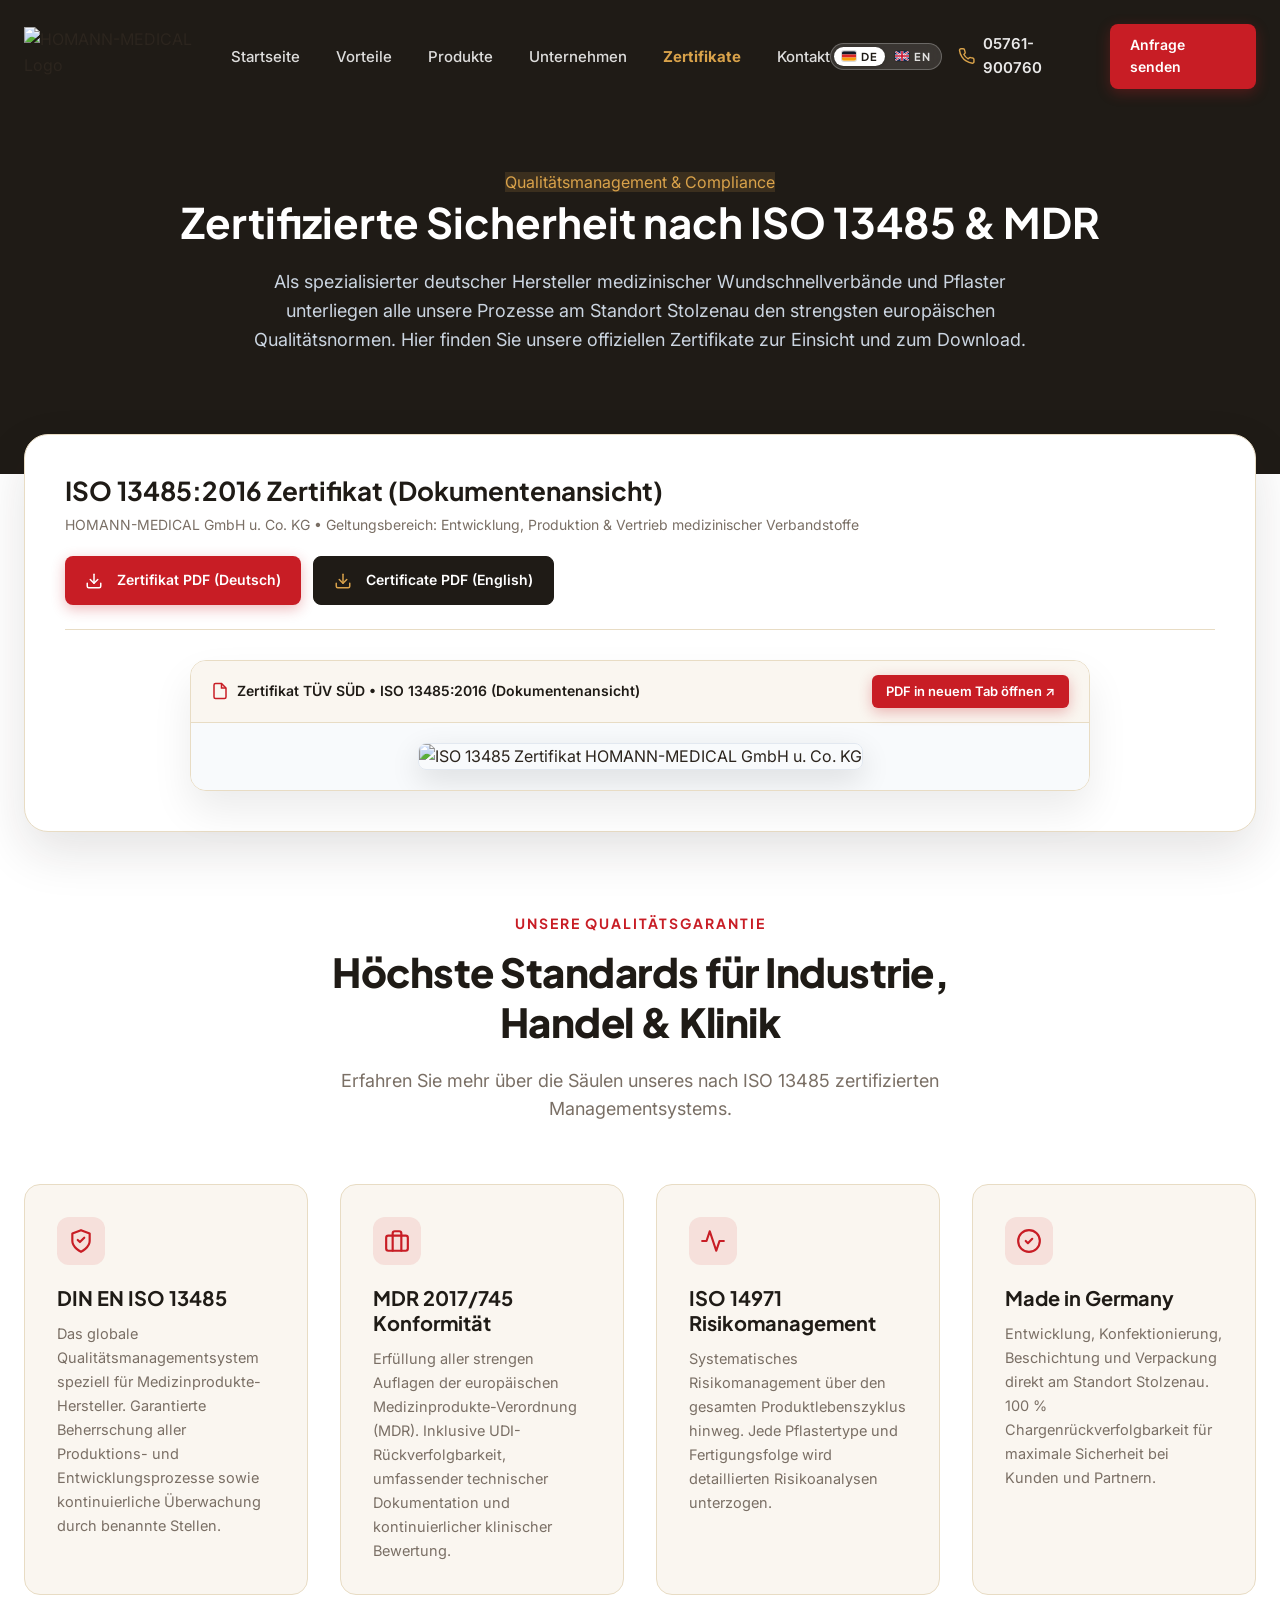
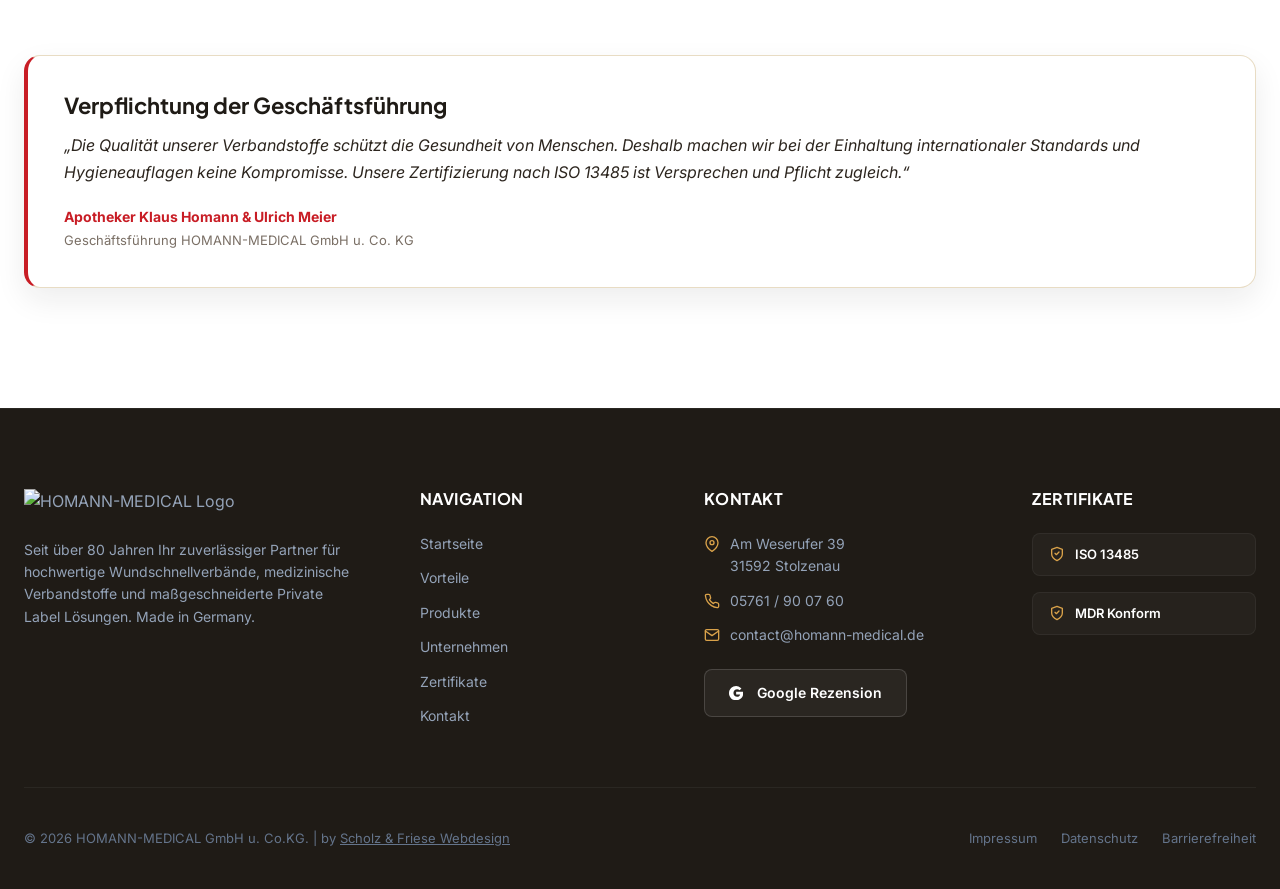
==== commit e81355b1: "feat: add subtle de/en language switcher with flags, full i18n engine, and complete legal modals" ====
--- a/zertifikate.html
+++ b/zertifikate.html
@@ -135,20 +135,26 @@
     }
     @media (max-width: 768px) {
       .cert-hero {
-        padding-top: 130px;
-        padding-bottom: 70px;
+        padding-top: 115px;
+        padding-bottom: 40px;
       }
       .cert-hero h1 {
-        font-size: 28px;
+        font-size: 24px;
+        line-height: 1.3;
       }
       .cert-hero p {
-        font-size: 15px;
+        font-size: 14px;
+        margin-bottom: 15px;
+      }
+      .cert-viewer-container {
+        margin-top: 15px !important;
       }
       .cert-viewer-card {
-        padding: 20px;
-      }
-      .cert-iframe-wrapper {
-        height: 520px;
+        padding: 20px 14px;
+      }
+      .cert-viewer-title h2 {
+        font-size: 20px;
+        line-height: 1.35;
       }
       .cert-actions {
         width: 100%;
@@ -173,20 +179,42 @@
       <nav class="nav">
         <div class="nav-mobile-header">
           <img src="https://pub-b33108412309406a9a941ddc51e9a5b9.r2.dev/Homan-madical/logo%20(1)_ergebnis.webp" alt="HOMANN-MEDICAL Logo" class="nav-mobile-logo">
-          <button class="nav-mobile-close" id="nav-mobile-close" aria-label="Menü schließen">
-            <svg fill="none" stroke="currentColor" stroke-linecap="round" stroke-linejoin="round" stroke-width="2" viewBox="0 0 24 24" width="24" height="24">
-              <line x1="18" y1="6" x2="6" y2="18"/>
-              <line x1="6" y1="6" x2="18" y2="18"/>
-            </svg>
-          </button>
+          <div class="nav-mobile-actions">
+            <div class="lang-switch lang-switch-mobile" role="group" aria-label="Sprachauswahl / Language Selection">
+              <button type="button" class="lang-btn active" data-lang-btn="de" aria-label="Deutsch">
+                <svg class="lang-flag" viewBox="0 0 60 40" width="14" height="10" aria-hidden="true">
+                  <rect width="60" height="13.33" fill="#111827"/>
+                  <rect y="13.33" width="60" height="13.33" fill="#DC2626"/>
+                  <rect y="26.66" width="60" height="13.34" fill="#F59E0B"/>
+                </svg>
+                <span>DE</span>
+              </button>
+              <button type="button" class="lang-btn" data-lang-btn="en" aria-label="English">
+                <svg class="lang-flag" viewBox="0 0 60 40" width="14" height="10" aria-hidden="true">
+                  <rect width="60" height="40" fill="#012169"/>
+                  <path d="M0,0 L60,40 M60,0 L0,40" stroke="#ffffff" stroke-width="8"/>
+                  <path d="M0,0 L60,40 M60,0 L0,40" stroke="#C8102E" stroke-width="4"/>
+                  <path d="M30,0 v40 M0,20 h60" stroke="#ffffff" stroke-width="12"/>
+                  <path d="M30,0 v40 M0,20 h60" stroke="#C8102E" stroke-width="7"/>
+                </svg>
+                <span>EN</span>
+              </button>
+            </div>
+            <button class="nav-mobile-close" id="nav-mobile-close" aria-label="Menü schließen">
+              <svg fill="none" stroke="currentColor" stroke-linecap="round" stroke-linejoin="round" stroke-width="2" viewBox="0 0 24 24" width="24" height="24">
+                <line x1="18" y1="6" x2="6" y2="18"/>
+                <line x1="6" y1="6" x2="18" y2="18"/>
+              </svg>
+            </button>
+          </div>
         </div>
         <ul class="nav-list">
-          <li><a href="index.html#hero" class="nav-link">Startseite</a></li>
-          <li><a href="index.html#strengths" class="nav-link">Vorteile</a></li>
-          <li><a href="index.html#products" class="nav-link">Produkte</a></li>
-          <li><a href="index.html#company" class="nav-link">Unternehmen</a></li>
-          <li><a href="zertifikate.html" class="nav-link" style="color: var(--color-accent-teal) !important; font-weight: 700;">Zertifikate</a></li>
-          <li><a href="index.html#contact" class="nav-link">Kontakt</a></li>
+          <li><a href="index.html#hero" class="nav-link" data-i18n="nav.home">Startseite</a></li>
+          <li><a href="index.html#strengths" class="nav-link" data-i18n="nav.strengths">Vorteile</a></li>
+          <li><a href="index.html#products" class="nav-link" data-i18n="nav.products">Produkte</a></li>
+          <li><a href="index.html#company" class="nav-link" data-i18n="nav.company">Unternehmen</a></li>
+          <li><a href="zertifikate.html" class="nav-link" style="color: var(--color-accent-teal) !important; font-weight: 700;" data-i18n="nav.certificates">Zertifikate</a></li>
+          <li><a href="index.html#contact" class="nav-link" data-i18n="nav.contact">Kontakt</a></li>
         </ul>
         <div class="nav-mobile-footer">
           <a href="tel:05761900760" class="nav-mobile-phone">
@@ -200,30 +228,76 @@
       </nav>
       <div class="nav-overlay" id="nav-overlay"></div>
       
-      <div class="header-cta">
-        <a href="tel:05761900760" class="phone-link">
-          <svg fill="none" stroke="currentColor" stroke-linecap="round" stroke-linejoin="round" stroke-width="2" viewBox="0 0 24 24" width="24" height="24">
-            <path d="M22 16.92v3a2 2 0 0 1-2.18 2 19.79 19.79 0 0 1-8.63-3.07 19.5 19.5 0 0 1-6-6 19.79 19.79 0 0 1-3.07-8.67A2 2 0 0 1 4.11 2h3a2 2 0 0 1 2 1.72 12.84 12.84 0 0 0 .7 2.81 2 2 0 0 1-.45 2.11L8.09 9.91a16 16 0 0 0 6 6l1.27-1.27a2 2 0 0 1 2.11-.45 12.84 12.84 0 0 0 2.81.7A2 2 0 0 1 22 16.92z"/>
-          </svg>
-          05761-900760
-        </a>
-        <a href="index.html#contact" class="btn btn-primary" style="padding: 10px 20px; font-size: 14px; border-radius: 8px;">Anfrage senden</a>
-      </div>
-      
-      <button class="nav-toggle" id="nav-toggle" aria-label="Menü öffnen">
-        <span></span>
-        <span></span>
-        <span></span>
-      </button>
+      <div class="header-right">
+        <!-- Desktop Language Switcher -->
+        <div class="lang-switch lang-switch-desktop" role="group" aria-label="Sprachauswahl / Language Selection">
+          <button type="button" class="lang-btn active" data-lang-btn="de" aria-label="Deutsch">
+            <svg class="lang-flag" viewBox="0 0 60 40" width="14" height="10" aria-hidden="true">
+              <rect width="60" height="13.33" fill="#111827"/>
+              <rect y="13.33" width="60" height="13.33" fill="#DC2626"/>
+              <rect y="26.66" width="60" height="13.34" fill="#F59E0B"/>
+            </svg>
+            <span>DE</span>
+          </button>
+          <button type="button" class="lang-btn" data-lang-btn="en" aria-label="English">
+            <svg class="lang-flag" viewBox="0 0 60 40" width="14" height="10" aria-hidden="true">
+              <rect width="60" height="40" fill="#012169"/>
+              <path d="M0,0 L60,40 M60,0 L0,40" stroke="#ffffff" stroke-width="8"/>
+              <path d="M0,0 L60,40 M60,0 L0,40" stroke="#C8102E" stroke-width="4"/>
+              <path d="M30,0 v40 M0,20 h60" stroke="#ffffff" stroke-width="12"/>
+              <path d="M30,0 v40 M0,20 h60" stroke="#C8102E" stroke-width="7"/>
+            </svg>
+            <span>EN</span>
+          </button>
+        </div>
+
+        <div class="header-cta">
+          <a href="tel:05761900760" class="phone-link" data-i18n-aria="header.phone_label">
+            <svg fill="none" stroke="currentColor" stroke-linecap="round" stroke-linejoin="round" stroke-width="2" viewBox="0 0 24 24" width="24" height="24">
+              <path d="M22 16.92v3a2 2 0 0 1-2.18 2 19.79 19.79 0 0 1-8.63-3.07 19.5 19.5 0 0 1-6-6 19.79 19.79 0 0 1-3.07-8.67A2 2 0 0 1 4.11 2h3a2 2 0 0 1 2 1.72 12.84 12.84 0 0 0 .7 2.81 2 2 0 0 1-.45 2.11L8.09 9.91a16 16 0 0 0 6 6l1.27-1.27a2 2 0 0 1 2.11-.45 12.84 12.84 0 0 0 2.81.7A2 2 0 0 1 22 16.92z"/>
+            </svg>
+            05761-900760
+          </a>
+          <a href="index.html#contact" class="btn btn-primary" style="padding: 10px 20px; font-size: 14px; border-radius: 8px;" data-i18n="header.cta">Anfrage senden</a>
+        </div>
+        
+        <!-- Mobile Header Language Switcher -->
+        <div class="lang-switch lang-switch-header-mobile" role="group" aria-label="Sprachauswahl / Language Selection">
+          <button type="button" class="lang-btn active" data-lang-btn="de" aria-label="Deutsch">
+            <svg class="lang-flag" viewBox="0 0 60 40" width="14" height="10" aria-hidden="true">
+              <rect width="60" height="13.33" fill="#111827"/>
+              <rect y="13.33" width="60" height="13.33" fill="#DC2626"/>
+              <rect y="26.66" width="60" height="13.34" fill="#F59E0B"/>
+            </svg>
+            <span>DE</span>
+          </button>
+          <button type="button" class="lang-btn" data-lang-btn="en" aria-label="English">
+            <svg class="lang-flag" viewBox="0 0 60 40" width="14" height="10" aria-hidden="true">
+              <rect width="60" height="40" fill="#012169"/>
+              <path d="M0,0 L60,40 M60,0 L0,40" stroke="#ffffff" stroke-width="8"/>
+              <path d="M0,0 L60,40 M60,0 L0,40" stroke="#C8102E" stroke-width="4"/>
+              <path d="M30,0 v40 M0,20 h60" stroke="#ffffff" stroke-width="12"/>
+              <path d="M30,0 v40 M0,20 h60" stroke="#C8102E" stroke-width="7"/>
+            </svg>
+            <span>EN</span>
+          </button>
+        </div>
+
+        <button class="nav-toggle" id="nav-toggle" aria-label="Menü öffnen">
+          <span></span>
+          <span></span>
+          <span></span>
+        </button>
+      </div>
     </div>
   </header>
 
   <!-- Hero Banner -->
   <section class="cert-hero">
     <div class="container">
-      <span class="eyebrow" style="background: rgba(217, 162, 74, 0.15); color: var(--color-accent-teal);">Qualitätsmanagement &amp; Compliance</span>
-      <h1>Zertifizierte Sicherheit nach ISO 13485 &amp; MDR</h1>
-      <p>Als spezialisierter deutscher Hersteller medizinischer Wundschnellverbände und Pflaster unterliegen alle unsere Prozesse am Standort Stolzenau den strengsten europäischen Qualitätsnormen. Hier finden Sie unsere offiziellen Zertifikate zur Einsicht und zum Download.</p>
+      <span class="eyebrow" style="background: rgba(217, 162, 74, 0.15); color: var(--color-accent-teal);" data-i18n="cert.eyebrow">Qualitätsmanagement &amp; Compliance</span>
+      <h1 data-i18n="cert.hero_title">Zertifizierte Sicherheit nach ISO 13485 &amp; MDR</h1>
+      <p data-i18n="cert.hero_desc">Als spezialisierter deutscher Hersteller medizinischer Wundschnellverbände und Pflaster unterliegen alle unsere Prozesse am Standort Stolzenau den strengsten europäischen Qualitätsnormen. Hier finden Sie unsere offiziellen Zertifikate zur Einsicht und zum Download.</p>
     </div>
   </section>
 
@@ -234,8 +308,8 @@
         
         <div class="cert-viewer-header">
           <div class="cert-viewer-title">
-            <h2>ISO 13485:2016 Zertifikat (Dokumentenansicht)</h2>
-            <p>HOMANN-MEDICAL GmbH u. Co. KG • Geltungsbereich: Entwicklung, Produktion &amp; Vertrieb medizinischer Verbandstoffe</p>
+            <h2 data-i18n="cert.viewer_title">ISO 13485:2016 Zertifikat (Dokumentenansicht)</h2>
+            <p data-i18n="cert.viewer_sub">HOMANN-MEDICAL GmbH u. Co. KG • Geltungsbereich: Entwicklung, Produktion &amp; Vertrieb medizinischer Verbandstoffe</p>
           </div>
           
           <div class="cert-actions">
@@ -246,7 +320,7 @@
                 <polyline points="7 10 12 15 17 10"/>
                 <line x1="12" y1="15" x2="12" y2="3"/>
               </svg>
-              Zertifikat PDF (Deutsch)
+              <span data-i18n="cert.btn_pdf_de">Zertifikat PDF (Deutsch)</span>
             </a>
             
             <!-- EN Download -->
@@ -256,7 +330,7 @@
                 <polyline points="7 10 12 15 17 10"/>
                 <line x1="12" y1="15" x2="12" y2="3"/>
               </svg>
-              Certificate PDF (English)
+              <span data-i18n="cert.btn_pdf_en">Certificate PDF (English)</span>
             </a>
           </div>
         </div>
@@ -269,9 +343,9 @@
                 <path d="M14 2H6a2 2 0 0 0-2 2v16a2 2 0 0 0 2 2h12a2 2 0 0 0 2-2V8z"/>
                 <polyline points="14 2 14 8 20 8"/>
               </svg>
-              Zertifikat TÜV SÜD • ISO 13485:2016 (Dokumentenansicht)
-            </div>
-            <a href="https://pub-b33108412309406a9a941ddc51e9a5b9.r2.dev/Homan-madical/Zertifikate/Q6%20035925%200018%20Rev.%2003_DE_HOMANN-MEDICAL%20GmbH%20u.%20Co.%20KG.pdf" target="_blank" class="btn btn-primary" style="padding: 6px 14px; font-size: 13px; border-radius: 6px;">
+              <span data-i18n="cert.bar_title">Zertifikat TÜV SÜD • ISO 13485:2016 (Dokumentenansicht)</span>
+            </div>
+            <a href="https://pub-b33108412309406a9a941ddc51e9a5b9.r2.dev/Homan-madical/Zertifikate/Q6%20035925%200018%20Rev.%2003_DE_HOMANN-MEDICAL%20GmbH%20u.%20Co.%20KG.pdf" target="_blank" class="btn btn-primary" style="padding: 6px 14px; font-size: 13px; border-radius: 6px;" data-i18n="cert.btn_open_tab">
               PDF in neuem Tab öffnen ↗
             </a>
           </div>
@@ -287,9 +361,9 @@
 
       <!-- Detailed Quality Pillars -->
       <div class="section-header reveal" style="margin-top: 80px; margin-bottom: 40px; text-align: center;">
-        <span class="eyebrow">Unsere Qualitätsgarantie</span>
-        <h2>Höchste Standards für Industrie, Handel &amp; Klinik</h2>
-        <p>Erfahren Sie mehr über die Säulen unseres nach ISO 13485 zertifizierten Managementsystems.</p>
+        <span class="eyebrow" data-i18n="cert.pillars_eyebrow">Unsere Qualitätsgarantie</span>
+        <h2 data-i18n="cert.pillars_title">Höchste Standards für Industrie, Handel &amp; Klinik</h2>
+        <p data-i18n="cert.pillars_desc">Erfahren Sie mehr über die Säulen unseres nach ISO 13485 zertifizierten Managementsystems.</p>
       </div>
 
       <div class="details-grid">
@@ -300,8 +374,8 @@
               <path d="m9 11 2 2 4-4"/>
             </svg>
           </div>
-          <h3>DIN EN ISO 13485</h3>
-          <p>Das globale Qualitätsmanagementsystem speziell für Medizinprodukte-Hersteller. Garantierte Beherrschung aller Produktions- und Entwicklungsprozesse sowie kontinuierliche Überwachung durch benannte Stellen.</p>
+          <h3 data-i18n="cert.pillar1_title">DIN EN ISO 13485</h3>
+          <p data-i18n="cert.pillar1_desc">Das globale Qualitätsmanagementsystem speziell für Medizinprodukte-Hersteller. Garantierte Beherrschung aller Produktions- und Entwicklungsprozesse sowie kontinuierliche Überwachung durch benannte Stellen.</p>
         </div>
 
         <div class="detail-card reveal delay-1">
@@ -311,8 +385,8 @@
               <path d="M16 21V5a2 2 0 0 0-2-2h-4a2 2 0 0 0-2 2v16"/>
             </svg>
           </div>
-          <h3>MDR 2017/745 Konformität</h3>
-          <p>Erfüllung aller strengen Auflagen der europäischen Medizinprodukte-Verordnung (MDR). Inklusive UDI-Rückverfolgbarkeit, umfassender technischer Dokumentation und kontinuierlicher klinischer Bewertung.</p>
+          <h3 data-i18n="cert.pillar2_title">MDR 2017/745 Konformität</h3>
+          <p data-i18n="cert.pillar2_desc">Erfüllung aller strengen Auflagen der europäischen Medizinprodukte-Verordnung (MDR). Inklusive UDI-Rückverfolgbarkeit, umfassender technischer Dokumentation und kontinuierlicher klinischer Bewertung.</p>
         </div>
 
         <div class="detail-card reveal delay-2">
@@ -321,8 +395,8 @@
               <path d="M22 12h-4l-3 9L9 3l-3 9H2"/>
             </svg>
           </div>
-          <h3>ISO 14971 Risikomanagement</h3>
-          <p>Systematisches Risikomanagement über den gesamten Produktlebenszyklus hinweg. Jede Pflastertype und Fertigungsfolge wird detaillierten Risikoanalysen unterzogen.</p>
+          <h3 data-i18n="cert.pillar3_title">ISO 14971 Risikomanagement</h3>
+          <p data-i18n="cert.pillar3_desc">Systematisches Risikomanagement über den gesamten Produktlebenszyklus hinweg. Jede Pflastertype und Fertigungsfolge wird detaillierten Risikoanalysen unterzogen.</p>
         </div>
 
         <div class="detail-card reveal delay-3">
@@ -332,20 +406,20 @@
               <path d="m9 12 2 2 4-4"/>
             </svg>
           </div>
-          <h3>Made in Germany</h3>
-          <p>Entwicklung, Konfektionierung, Beschichtung und Verpackung direkt am Standort Stolzenau. 100 % Chargenrückverfolgbarkeit für maximale Sicherheit bei Kunden und Partnern.</p>
+          <h3 data-i18n="cert.pillar4_title">Made in Germany</h3>
+          <p data-i18n="cert.pillar4_desc">Entwicklung, Konfektionierung, Beschichtung und Verpackung direkt am Standort Stolzenau. 100 % Chargenrückverfolgbarkeit für maximale Sicherheit bei Kunden und Partnern.</p>
         </div>
       </div>
 
       <!-- Management Statement Card -->
       <div class="strength-card reveal" style="margin-top: 60px; background-color: var(--color-bg-white); border-left: 4px solid var(--color-accent-blue); padding: 36px; border-radius: var(--radius-md); box-shadow: var(--shadow-md);">
-        <h3 style="font-size: 22px; margin-bottom: 12px; color: var(--color-primary-dark);">Verpflichtung der Geschäftsführung</h3>
-        <p style="font-style: italic; font-size: 16px; color: var(--color-text-dark); line-height: 1.7; margin-bottom: 20px;">
+        <h3 style="font-size: 22px; margin-bottom: 12px; color: var(--color-primary-dark);" data-i18n="cert.quote_title">Verpflichtung der Geschäftsführung</h3>
+        <p style="font-style: italic; font-size: 16px; color: var(--color-text-dark); line-height: 1.7; margin-bottom: 20px;" data-i18n="cert.quote_text">
           „Die Qualität unserer Verbandstoffe schützt die Gesundheit von Menschen. Deshalb machen wir bei der Einhaltung internationaler Standards und Hygieneauflagen keine Kompromisse. Unsere Zertifizierung nach ISO 13485 ist Versprechen und Pflicht zugleich.“
         </p>
         <div style="font-weight: 700; font-size: 14px; color: var(--color-accent-blue);">
-          Apotheker Klaus Homann &amp; Ulrich Meier<br>
-          <span style="font-weight: 400; font-size: 13px; color: var(--color-text-muted);">Geschäftsführung HOMANN-MEDICAL GmbH u. Co. KG</span>
+          <span data-i18n="cert.quote_author">Apotheker Klaus Homann &amp; Ulrich Meier</span><br>
+          <span style="font-weight: 400; font-size: 13px; color: var(--color-text-muted);" data-i18n="cert.quote_role">Geschäftsführung HOMANN-MEDICAL GmbH u. Co. KG</span>
         </div>
       </div>
 
@@ -359,27 +433,27 @@
         <!-- Col 1: About & Logo -->
         <div class="footer-col">
           <img src="https://pub-b33108412309406a9a941ddc51e9a5b9.r2.dev/Homan-madical/logo%20(1)_ergebnis.webp" alt="HOMANN-MEDICAL Logo" class="footer-logo">
-          <p class="footer-about">
+          <p class="footer-about" data-i18n="footer.about">
             Seit über 80 Jahren Ihr zuverlässiger Partner für hochwertige Wundschnellverbände, medizinische Verbandstoffe und maßgeschneiderte Private Label Lösungen. Made in Germany.
           </p>
         </div>
         
         <!-- Col 2: Navigation -->
         <div class="footer-col">
-          <h4>Navigation</h4>
+          <h4 data-i18n="footer.nav_title">Navigation</h4>
           <div class="footer-nav">
-            <a href="index.html#hero" class="footer-nav-link">Startseite</a>
-            <a href="index.html#strengths" class="footer-nav-link">Vorteile</a>
-            <a href="index.html#products" class="footer-nav-link">Produkte</a>
-            <a href="index.html#company" class="footer-nav-link">Unternehmen</a>
-            <a href="zertifikate.html" class="footer-nav-link">Zertifikate</a>
-            <a href="index.html#contact" class="footer-nav-link">Kontakt</a>
+            <a href="index.html#hero" class="footer-nav-link" data-i18n="nav.home">Startseite</a>
+            <a href="index.html#strengths" class="footer-nav-link" data-i18n="nav.strengths">Vorteile</a>
+            <a href="index.html#products" class="footer-nav-link" data-i18n="nav.products">Produkte</a>
+            <a href="index.html#company" class="footer-nav-link" data-i18n="nav.company">Unternehmen</a>
+            <a href="zertifikate.html" class="footer-nav-link" data-i18n="nav.certificates">Zertifikate</a>
+            <a href="index.html#contact" class="footer-nav-link" data-i18n="nav.contact">Kontakt</a>
           </div>
         </div>
         
         <!-- Col 3: Kontakt & Review -->
         <div class="footer-col">
-          <h4>Kontakt</h4>
+          <h4 data-i18n="footer.contact_title">Kontakt</h4>
           <div class="footer-contact">
             <div class="footer-contact-item">
               <svg fill="none" stroke="currentColor" stroke-linecap="round" stroke-linejoin="round" stroke-width="2" viewBox="0 0 24 24" width="16" height="16">
@@ -407,7 +481,7 @@
                 <svg viewBox="0 0 24 24" width="14" height="14" fill="currentColor" style="margin-right: 6px; vertical-align: middle;">
                   <path d="M12.24 10.285V14.4h6.887c-.648 2.41-2.519 4.114-5.136 4.114-3.513 0-6.386-2.87-6.386-6.386 0-3.513 2.873-6.386 6.386-6.386 1.616 0 3.078.61 4.2 1.625l3.153-3.153C18.423 1.83 15.54 0 12.24 0 5.48 0 0 5.48 0 12.24s5.48 12.24 12.24 12.24c6.9 0 12.24-5.34 12.24-12.24 0-.83-.075-1.636-.21-2.41H12.24z"/>
                 </svg>
-                Google Rezension
+                <span data-i18n="footer.google_review">Google Rezension</span>
               </a>
             </div>
           </div>
@@ -415,7 +489,7 @@
         
         <!-- Col 4: Badges -->
         <div class="footer-col">
-          <h4>Zertifikate</h4>
+          <h4 data-i18n="footer.cert_title">Zertifikate</h4>
           <div class="footer-badges">
             <div class="footer-badge-item">
               <svg fill="none" stroke="currentColor" stroke-linecap="round" stroke-linejoin="round" stroke-width="2" viewBox="0 0 24 24" width="16" height="16">
@@ -436,13 +510,13 @@
       </div>
       
       <div class="footer-bottom">
-        <div class="footer-copyright">
+        <div class="footer-copyright" data-i18n="footer.copyright">
           © 2026 HOMANN-MEDICAL GmbH u. Co.KG. | by <a href="https://scholz-friese-webdesign.de/" target="_blank" style="text-decoration: underline; color: #64748B; transition: var(--transition-fast);">Scholz &amp; Friese Webdesign</a>
         </div>
         <div class="footer-legal-links">
-          <a class="footer-legal-link" id="impressum-link">Impressum</a>
-          <a class="footer-legal-link" id="datenschutz-link-footer">Datenschutz</a>
-          <a class="footer-legal-link" id="barrierefreiheit-link-footer">Barrierefreiheit</a>
+          <a class="footer-legal-link" id="impressum-link" data-i18n="footer.impressum">Impressum</a>
+          <a class="footer-legal-link" id="datenschutz-link-footer" data-i18n="footer.datenschutz">Datenschutz</a>
+          <a class="footer-legal-link" id="barrierefreiheit-link-footer" data-i18n="footer.barrierefreiheit">Barrierefreiheit</a>
         </div>
       </div>
     </div>
@@ -452,13 +526,13 @@
   <div class="modal" id="modal-impressum">
     <div class="modal-overlay"></div>
     <div class="modal-content">
-      <button class="modal-close" aria-label="Schließen">
+      <button class="modal-close" aria-label="Schließen" data-i18n-aria="modal.close">
         <svg fill="none" stroke="currentColor" stroke-linecap="round" stroke-linejoin="round" stroke-width="2" viewBox="0 0 24 24" width="24" height="24">
           <line x1="18" y1="6" x2="6" y2="18"/>
           <line x1="6" y1="6" x2="18" y2="18"/>
         </svg>
       </button>
-      <div class="modal-body">
+      <div class="modal-body" data-i18n="modal.impressum_body">
         <h3>Impressum</h3>
         <h4>HOMANN-MEDICAL GmbH u. Co.KG</h4>
         <p>Am Weserufer 39<br>31592 Stolzenau<br>Deutschland</p>
@@ -483,20 +557,46 @@
   <div class="modal" id="modal-datenschutz">
     <div class="modal-overlay"></div>
     <div class="modal-content">
-      <button class="modal-close" aria-label="Schließen">
+      <button class="modal-close" aria-label="Schließen" data-i18n-aria="modal.close">
         <svg fill="none" stroke="currentColor" stroke-linecap="round" stroke-linejoin="round" stroke-width="2" viewBox="0 0 24 24" width="24" height="24">
           <line x1="18" y1="6" x2="6" y2="18"/>
           <line x1="6" y1="6" x2="18" y2="18"/>
         </svg>
       </button>
-      <div class="modal-body">
+      <div class="modal-body" data-i18n="modal.datenschutz_body">
         <h3>Datenschutzerklärung</h3>
-        <p><strong>Stand: 18. Juli 2026</strong></p>
-        <p>Wir nehmen den Schutz Ihrer persönlichen Daten sehr ernst. Nachfolgend informieren wir Sie über die Verarbeitung personenbezogener Daten auf unserer Website.</p>
-        <h4>1. Verantwortlicher</h4>
-        <p>HOMANN-MEDICAL GmbH u. Co. KG, Am Weserufer 39, 31592 Stolzenau. E-Mail: contact@homann-medical.de</p>
-        <h4>2. Datenerfassung auf dieser Website</h4>
-        <p>Die Datenverarbeitung auf dieser Website erfolgt durch den Websitebetreiber. Wenn Sie das Kontaktformular nutzen, werden Ihre Angaben zwecks Bearbeitung der Anfrage gespeichert.</p>
+        <h4>1. Datenschutz auf einen Blick</h4>
+        <p>Die Betreiber dieser Website nehmen den Schutz Ihrer persönlichen Daten sehr ernst. Wir behandeln Ihre personenbezogenen Daten vertraulich und entsprechend den gesetzlichen Datenschutzvorschriften sowie dieser Datenschutzerklärung. Wenn Sie diese Website benutzen, werden verschiedene personenbezogene Daten erhoben. Personenbezogene Daten sind Daten, mit denen Sie persönlich identifiziert werden können.</p>
+        
+        <h4>2. Verantwortliche Stelle</h4>
+        <p>Die verantwortliche Stelle für die Datenverarbeitung auf dieser Website ist:</p>
+        <p>HOMANN-MEDICAL GmbH u. Co.KG<br>Am Weserufer 39<br>31592 Stolzenau<br>Deutschland</p>
+        <p>Telefon: 05761/900760<br>E-Mail: contact@homann-medical.de</p>
+
+        <h4>3. Datenerfassung auf unserer Website</h4>
+        <h5>Server-Log-Dateien</h5>
+        <p>Der Provider der Seiten erhebt und speichert automatisch Informationen in sogenannten Server-Log-Dateien, die Ihr Browser automatisch an uns übermittelt. Dies sind: Browsertyp/Browserversion, verwendetes Betriebssystem, Referrer URL, Hostname des zugreifenden Rechners, Uhrzeit der Serveranfrage und die IP-Adresse. Diese Daten werden nicht mit anderen Datenquellen zusammengeführt. Grundlage für die Datenverarbeitung ist Art. 6 Abs. 1 lit. f DS-GVO, der die Verarbeitung von Daten zur Erfüllung eines Vertrags oder vorvertraglicher Maßnahmen gestattet.</p>
+
+        <h5>Cookies</h5>
+        <p>Unsere Internetseiten verwenden teilweise so genannte Cookies. Cookies richten auf Ihrem Rechner keinen Schaden an und enthalten keine Viren. Cookies dienen dazu, unser Angebot nutzerfreundlicher, effektiver und sicherer zu machen. Die meisten der von uns verwendeten Cookies sind so genannte „Session-Cookies“. Sie werden nach Ende Ihres Besuchs automatisch gelöscht. Andere Cookies bleiben auf Ihrem Endgerät gespeichert, bis Sie diese löschen.</p>
+        <p>Sie können Ihren Browser so einstellen, dass Sie über das Setzen von Cookies informiert werden und Cookies nur im Einzelfall erlauben, die Annahme von Cookies für bestimmte Fälle oder generell ausschließen sowie das automatische Löschen der Cookies beim Schließen des Browsers aktivieren. Bei der Deaktivierung von Cookies kann die Funktionalität dieser Website eingeschränkt sein.</p>
+
+        <h5>Cloudflare Turnstile (Spam-Schutz)</h5>
+        <p>Wir nutzen auf unserer Website den Dienst Cloudflare Turnstile der Cloudflare Inc., 101 Townsend St., San Francisco, CA 94107, USA. Dieser Dienst dient zur Unterscheidung, ob die Eingabe in unserem Kontaktformular durch eine natürliche Person oder missbräuchlich durch maschinelle und automatisierte Verarbeitung erfolgt. Hierbei werden Ihre IP-Adresse sowie gegebenenfalls weitere für Turnstile erforderliche Daten an Cloudflare übertragen. Die Datenverarbeitung erfolgt auf Grundlage von Art. 6 Abs. 1 lit. f DS-GVO aus unserem berechtigten Interesse, unsere Website vor automatisiertem Spam und Angriffen zu schützen.</p>
+
+        <h4>4. Kontaktformular</h4>
+        <p>Wenn Sie uns per Kontaktformular Anfragen zukommen lassen, werden Ihre Angaben aus dem Anfrageformular inklusive der von Ihnen dort angegebenen Kontaktdaten zwecks Bearbeitung der Anfrage und für den Fall von Anschlussfragen bei uns gespeichert. Diese Daten werden über unseren technischen Dienstleister (Resend, Inc.) verschlüsselt übertragen. Wir geben diese Daten nicht ohne Ihre Einwilligung an Dritte weiter. Die Verarbeitung dieser Daten erfolgt auf Grundlage von Art. 6 Abs. 1 lit. b DS-GVO, sofern Ihre Anfrage mit der Erfüllung eines Vertrags zusammenhängt oder zur Durchführung vorvertraglicher Maßnahmen erforderlich ist. In allen übrigen Fällen beruht die Verarbeitung auf unserem berechtigten Interesse an der effektiven Bearbeitung der an uns gerichteten Anfragen (Art. 6 Abs. 1 lit. f DS-GVO) oder auf Ihrer Einwilligung (Art. 6 Abs. 1 lit. a DS-GVO), sofern diese abgefragt wurde.</p>
+
+        <h4>5. Google Analytics</h4>
+        <p>Diese Website nutzt Funktionen des Webanalysedienstes Google Analytics. Anbieter ist die Google Ireland Limited („Google“), Gordon House, Barrow Street, Dublin 4, Irland. Google Analytics verwendet Cookies, die eine Analyse der Benutzung der Website durch Sie ermöglichen. Die durch den Cookie erzeugten Informationen über Ihre Benutzung dieser Website werden in der Regel an einen Server von Google in den USA übertragen und dort gespeichert.</p>
+        <p>Die Speicherung von Google-Analytics-Cookies und die Nutzung dieses Analyse-Tools erfolgen auf Grundlage von Art. 6 Abs. 1 lit. a DS-GVO (Einwilligung). Sie können Ihre Einwilligung jederzeit für die Zukunft widerrufen oder die Erfassung Ihrer Daten verhindern, indem Sie das unter dem folgenden Link verfügbare Browser-Plugin herunterladen und installieren: <a href="https://tools.google.com/dlpage/gaoptout?hl=de" target="_blank" style="color: var(--color-accent-blue); text-decoration: underline;">https://tools.google.com/dlpage/gaoptout</a>.</p>
+        <p>Wir haben auf dieser Website die Funktion IP-Anonymisierung aktiviert. Dadurch wird Ihre IP-Adresse von Google innerhalb von Mitgliedstaaten der Europäischen Union oder in anderen Vertragsstaaten des Abkommens über den Europäischen Wirtschaftsraum vor der Übermittlung in die USA gekürzt.</p>
+
+        <h4>6. Google Bewertungen</h4>
+        <p>Auf unserer Website ist ein Link und Ikon zur Abgabe und Anzeige von Google-Bewertungen eingebunden. Anbieter ist die Google Ireland Limited. Wenn Sie auf diese Links klicken, werden Sie auf die Server von Google weitergeleitet. Google erfasst dabei Ihre IP-Adresse und speichert diese gegebenenfalls. Die Verlinkung erfolgt auf Grundlage unseres berechtigten Interesses an einer ansprechenden Darstellung unserer Kundenmeinungen und unseres Serviceangebots (Art. 6 Abs. 1 lit. f DS-GVO).</p>
+
+        <h4>7. Ihre Rechte</h4>
+        <p>Sie haben jederzeit das Recht auf unentgeltliche Auskunft über Ihre gespeicherten personenbezogenen Daten, deren Herkunft und Empfänger und den Zweck der Datenverarbeitung sowie ein Recht auf Berichtigung, Sperrung oder Löschung dieser Daten. Hierzu sowie zu weiteren Fragen zum Thema Datenschutz können Sie sich jederzeit unter der im Impressum angegebenen Adresse an uns wenden. Des Weiteren steht Ihnen ein Beschwerderecht bei der zuständigen Datenschutz-Aufsichtsbehörde zu.</p>
       </div>
     </div>
   </div>
@@ -505,19 +605,56 @@
   <div class="modal" id="modal-barrierefreiheit">
     <div class="modal-overlay"></div>
     <div class="modal-content">
-      <button class="modal-close" aria-label="Schließen">
+      <button class="modal-close" aria-label="Schließen" data-i18n-aria="modal.close">
         <svg fill="none" stroke="currentColor" stroke-linecap="round" stroke-linejoin="round" stroke-width="2" viewBox="0 0 24 24" width="24" height="24">
           <line x1="18" y1="6" x2="6" y2="18"/>
           <line x1="6" y1="6" x2="18" y2="18"/>
         </svg>
       </button>
-      <div class="modal-body">
+      <div class="modal-body" data-i18n="modal.barrierefreiheit_body">
         <h3>Erklärung zur Barrierefreiheit</h3>
-        <p>Diese Website wurde unter Berücksichtigung aktueller Standards für digitale Barrierefreiheit gestaltet und wird kontinuierlich weiter optimiert.</p>
+        <p><strong>Stand: 18. Juli 2026</strong><br><em>Zuletzt überprüft und aktualisiert am: 18. Juli 2026</em></p>
+        
+        <p>Die Betreiberin dieser Website (HOMANN-MEDICAL GmbH u. Co.KG, <a href="https://homan-madical.pages.dev">homan-madical.pages.dev</a>) legt großen Wert auf eine möglichst barrierefreie Zugänglichkeit ihrer digitalen Inhalte.</p>
+        
+        <p>Diese Website wurde unter Berücksichtigung aktueller Standards für digitale Barrierefreiheit gestaltet und wird kontinuierlich weiter optimiert. Rechtsgrundlagen für diese Erklärung sind das jeweilige Landesgleichstellungsgesetz, die Barrierefreie-Informationstechnik-Verordnung (BITV 2.0) sowie das Barrierefreiheitsstärkungsgesetz (BFSG) in Umsetzung des European Accessibility Acts (EAA).</p>
+
+        <h4>1. Vereinbarkeit mit den Anforderungen</h4>
+        <p>Diese Website ist weitestgehend mit den Anforderungen der BITV 2.0 sowie der europäischen Norm EN 301 549 (entsprechend WCAG 2.1/2.2 - Konformitätsstufe AA) vereinbar. Die Mehrheit der Funktionen und Inhalte ist bereits barrierefrei zugänglich.</p>
+
+        <h4>2. Noch bestehende Einschränkungen</h4>
+        <p>Wir arbeiten stetig an der Verbesserung unseres digitalen Angebots. Einzelne, noch bestehende Einschränkungen betreffen zurzeit:</p>
+        <ul>
+          <li><strong>PDF-Dokumente:</strong> Das QM-Zertifikat ist als PDF eingebunden und unter Umständen nicht vollständig für Screenreader optimiert. Bei Bedarf stellen wir die Inhalte barrierefrei bereit.</li>
+          <li><strong>Bilder-Slideshow:</strong> Die Hintergrund-Slideshow im Hero-Bereich dient rein dekorativen Zwecken. Kontraste und Helligkeitswerte sind softwareseitig abgedunkelt, um optimale Lesbarkeit des Vordergrundtextes sicherzustellen.</li>
+        </ul>
+
+        <h4>3. Erstellung dieser Erklärung</h4>
+        <p>Diese Erklärung zur Barrierefreiheit wurde am 18. Juli 2026 selbstständig überprüft und aktualisiert.</p>
+
+        <h4>4. Feedback und Kontakt</h4>
+        <p>Sollten Ihnen Barrieren auf unserer Website auffallen oder Sie Hinweise zur Verbesserung der Zugänglichkeit haben, freuen wir uns über Ihre Rückmeldung. Bitte wenden Sie sich direkt an uns:</p>
+        <div class="contact-method" style="margin-top: 15px; padding: 15px; background-color: var(--color-bg-soft); border-left: 4px solid var(--color-accent-teal); border-radius: 4px; display: block; width: auto;">
+          <strong>HOMANN-MEDICAL GmbH u. Co.KG</strong><br>
+          Am Weserufer 39, 31592 Stolzenau<br>
+          E-Mail: <a href="mailto:contact@homann-medical.de">contact@homann-medical.de</a><br>
+          Telefon: <a href="tel:05761900760">05761 - 90 07 60</a>
+        </div>
+
+        <h4>5. Durchsetzungsverfahren</h4>
+        <p>Falls Sie innerhalb von sechs Wochen keine zufriedenstellende Antwort auf Ihre Anfrage zur Barrierefreiheit erhalten, können Sie sich an die zuständige Durchsetzungsstelle Ihres Bundeslandes wenden:</p>
+        <p>
+          <strong>Schlichtungsstelle nach dem Behindertengleichstellungsgesetz (BGG)</strong><br>
+          Geschäftsstelle der Schlichtungsstelle beim Beauftragten der Bundesregierung für die Belange von Menschen mit Behinderungen<br>
+          Mauerstraße 53, 10117 Berlin<br>
+          E-Mail: <a href="mailto:info@schlichtungsstelle-bgg.de">info@schlichtungsstelle-bgg.de</a><br>
+          Internet: <a href="https://www.schlichtungsstelle-bgg.de" target="_blank" style="color: var(--color-accent-blue); text-decoration: underline;">www.schlichtungsstelle-bgg.de</a>
+        </p>
       </div>
     </div>
   </div>
 
+  <script src="translations.js"></script>
   <script src="app.js"></script>
 </body>
 </html>
--- a/styles.css
+++ b/styles.css
@@ -275,6 +275,129 @@
   width: 100%;
 }
 
+.header-right {
+  display: flex;
+  align-items: center;
+  gap: 16px;
+}
+
+/* --- Language Switcher (Scholz & Friese Minimal Glassmorphism & Light Mode) --- */
+.lang-switch {
+  display: inline-flex;
+  align-items: center;
+  background: rgba(255, 255, 255, 0.12);
+  border: 1px solid rgba(255, 255, 255, 0.25);
+  backdrop-filter: blur(8px);
+  -webkit-backdrop-filter: blur(8px);
+  border-radius: 9999px;
+  padding: 3px;
+  gap: 2px;
+  transition: var(--transition-smooth);
+  user-select: none;
+}
+
+.lang-btn {
+  background: transparent;
+  border: none;
+  color: rgba(255, 255, 255, 0.85);
+  font-family: var(--font-headings);
+  font-size: 11px;
+  font-weight: 700;
+  letter-spacing: 0.5px;
+  padding: 4px 8px;
+  border-radius: 9999px;
+  cursor: pointer;
+  transition: all 0.2s cubic-bezier(0.22, 1, 0.36, 1);
+  line-height: 1;
+  display: inline-flex;
+  align-items: center;
+  gap: 5px;
+  justify-content: center;
+}
+
+.lang-flag {
+  width: 14px;
+  height: 10px;
+  border-radius: 2px;
+  display: inline-block;
+  vertical-align: middle;
+  flex-shrink: 0;
+  box-shadow: 0 0 0 1px rgba(0, 0, 0, 0.15);
+}
+
+.lang-btn:hover {
+  color: #ffffff;
+  background: rgba(255, 255, 255, 0.15);
+}
+
+.lang-btn.active {
+  background: #ffffff;
+  color: var(--color-primary-dark);
+  box-shadow: 0 1px 4px rgba(0, 0, 0, 0.18);
+}
+
+.lang-divider {
+  display: none;
+}
+
+/* Visibility Defaults */
+.lang-switch-desktop {
+  display: inline-flex;
+}
+
+.lang-switch-header-mobile {
+  display: none;
+}
+
+/* Scrolled Header state */
+.header.scrolled .lang-switch {
+  background: #F1F5F9;
+  border-color: #E2E8F0;
+}
+
+.header.scrolled .lang-btn {
+  color: #64748B;
+}
+
+.header.scrolled .lang-btn:hover {
+  color: var(--color-primary-dark);
+  background: rgba(0, 0, 0, 0.05);
+}
+
+.header.scrolled .lang-btn.active {
+  background: #ffffff;
+  color: var(--color-primary-dark);
+  box-shadow: 0 1px 3px rgba(0, 0, 0, 0.08);
+}
+
+/* Inside Mobile Nav Menu Header */
+.nav-mobile-actions {
+  display: flex;
+  align-items: center;
+  gap: 12px;
+}
+
+.lang-switch-mobile {
+  display: inline-flex;
+  background: rgba(255, 255, 255, 0.1);
+  border: 1px solid rgba(255, 255, 255, 0.18);
+}
+
+.lang-switch-mobile .lang-btn {
+  color: rgba(255, 255, 255, 0.75);
+}
+
+.lang-switch-mobile .lang-btn:hover {
+  color: #ffffff;
+  background: rgba(255, 255, 255, 0.12);
+}
+
+.lang-switch-mobile .lang-btn.active {
+  background: #ffffff;
+  color: var(--color-primary-dark);
+  box-shadow: 0 1px 3px rgba(0, 0, 0, 0.15);
+}
+
 .header-cta {
   display: flex;
   align-items: center;
@@ -1565,6 +1688,14 @@
     display: none;
   }
 
+  .lang-switch-desktop {
+    display: none !important;
+  }
+
+  .lang-switch-header-mobile {
+    display: inline-flex !important;
+  }
+
   /* Hero compact */
   .hero {
     padding-top: 120px;
